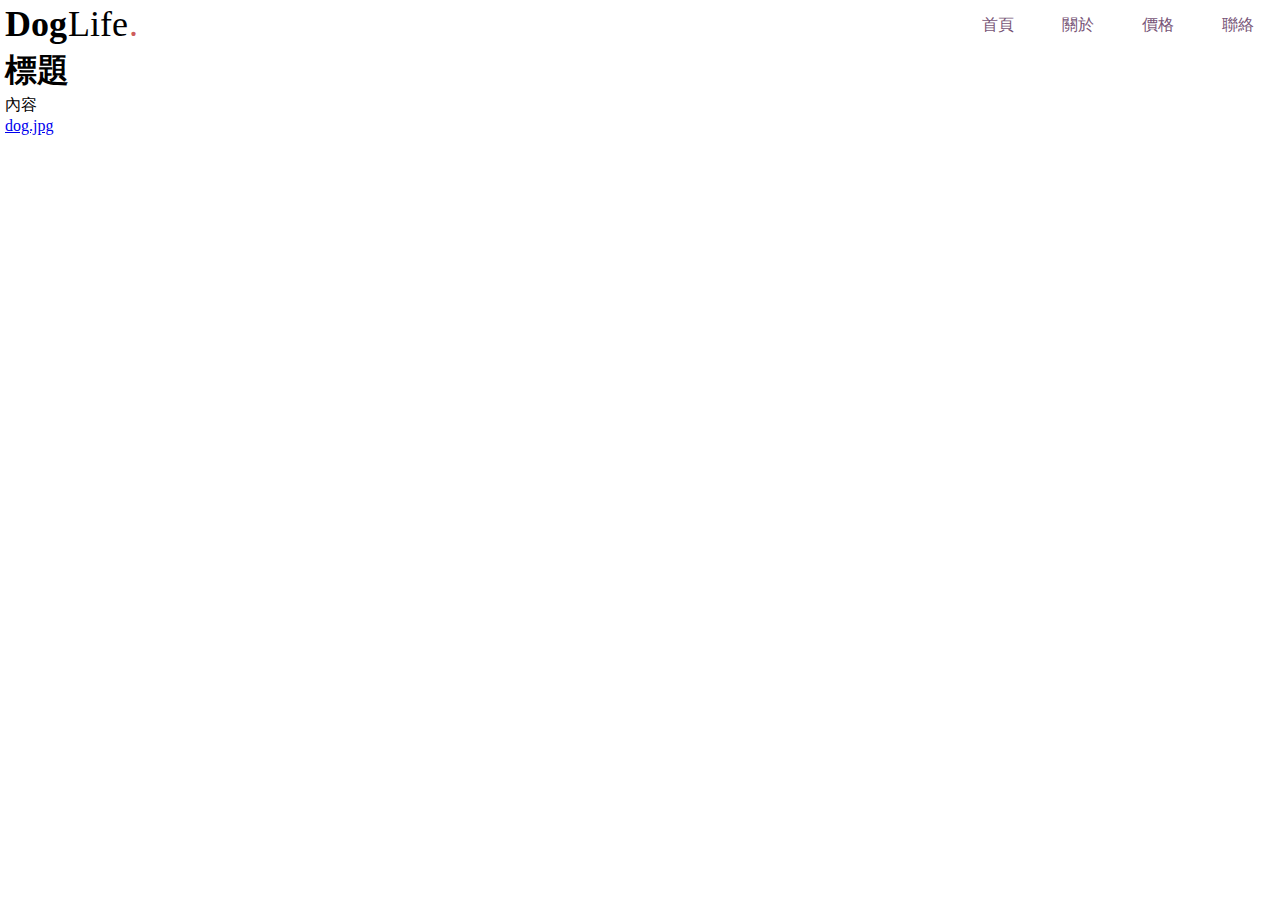
==== index.html @ d3397fce "內容" ====
<!DOCTYPE html>
<html lang="zh">
  <head>
    <meta charset="UTF-8"/>
    <title>DogLife.</title>
  </head>
  <body> 
    <link rel="stylesheet" href="nav.css"/>
    <div class="nav"><span class="logo"><span class="bolder">Dog</span>Life<span class="red">. </span></span>
      <ul>
        <li><a class="red" href="#">首頁</a></li>
        <li><a href="#">關於</a></li>
        <li><a href="#">價格</a></li>
        <li><a href="#">聯絡</a></li>
      </ul>
    </div>
  </body>
  <div class="box">
    <div class="content">
      <h1>標題</h1>
      <p>內容</p><a href="#">dog.jpg</a>
    </div>
    <div class="picture"><img/></div>
  </div>
</html>
---- nav.css ----
* {
    border: 0.5px solid rgba(0 ,0 ,0 ,0);
    padding: 0;
    margin: 0;
    font-family: 微軟正黑體;
}

.nav ul{
    float: right;
}

.nav ul li {
    /* li圈圈用掉 */
    list-style: none;
    display: inline-block;
    padding: 10px 20px;
}

.nav .logo {
    font-size: 36px;
}

.nav .logo .red {
    color:indianred;
}

.nav a {
    color: #775577;
    /* 去掉ul li底線 */
    text-decoration: none;
    font-weight: 500;
}

.nav .logo .bolder {
    font-weight: 900;
}
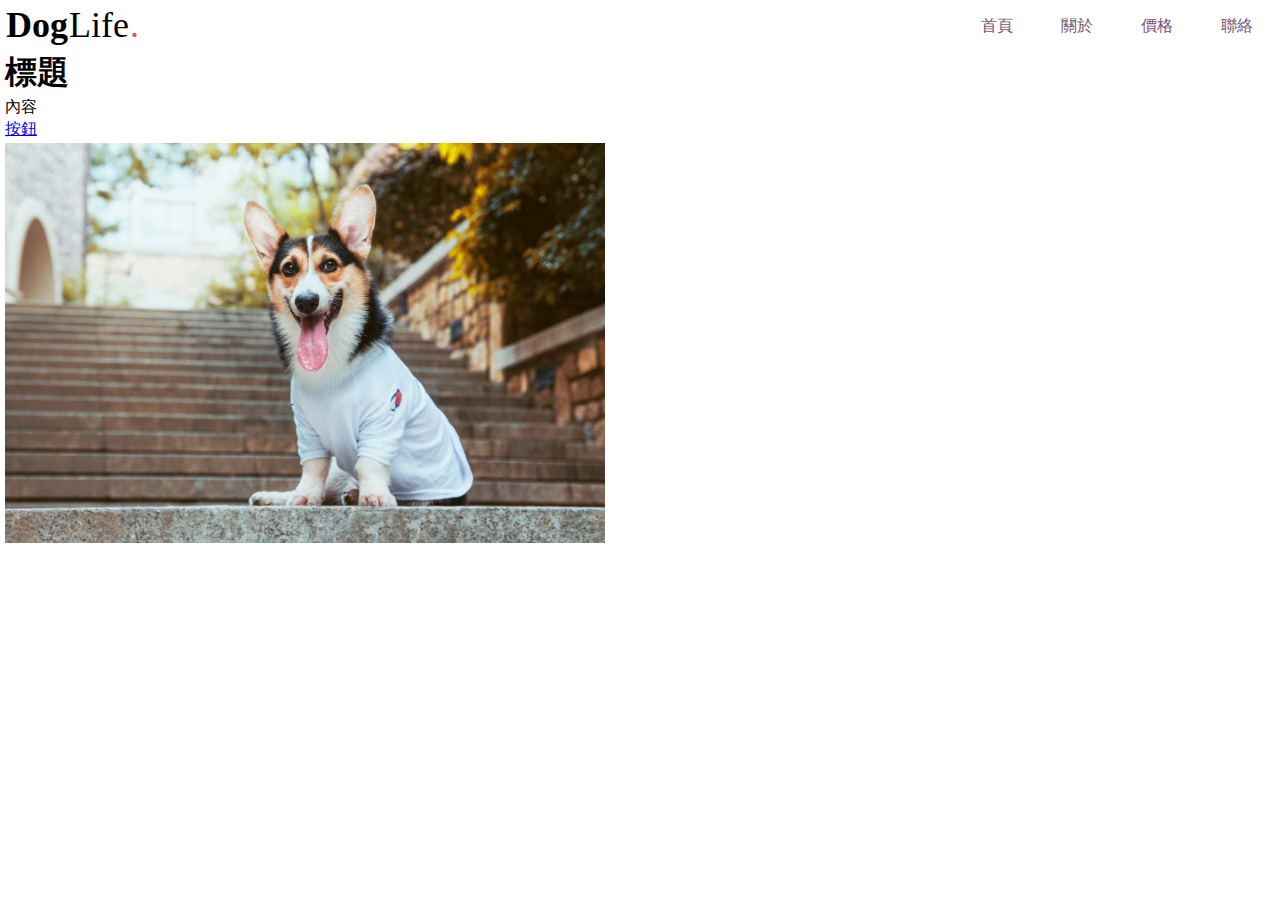
==== commit 7792ae14: "照片輸入" ====
--- a/index.html
+++ b/index.html
@@ -5,21 +5,24 @@
     <title>DogLife.</title>
   </head>
   <body> 
-    <link rel="stylesheet" href="nav.css"/>
-    <div class="nav"><span class="logo"><span class="bolder">Dog</span>Life<span class="red">. </span></span>
-      <ul>
-        <li><a class="red" href="#">首頁</a></li>
-        <li><a href="#">關於</a></li>
-        <li><a href="#">價格</a></li>
-        <li><a href="#">聯絡</a></li>
-      </ul>
-    </div>
+    <main>
+      <link rel="stylesheet" href="nav.css"/>
+      <div class="nav"><span class="logo"><span class="bolder">Dog</span>Life<span class="red">. </span></span>
+        <ul>
+          <li><a class="red" href="#">首頁</a></li>
+          <li><a href="#">關於</a></li>
+          <li><a href="#">價格</a></li>
+          <li><a href="#">聯絡</a></li>
+        </ul>
+      </div>
+      <link rel="stylesheet" href="index.css"/>
+    </main>
   </body>
   <div class="box">
     <div class="content">
       <h1>標題</h1>
-      <p>內容</p><a href="#">dog.jpg</a>
+      <p>內容</p><a href="#">按鈕</a>
     </div>
-    <div class="picture"><img/></div>
+    <div class="picture"><img src="dog.jpg"/></div>
   </div>
 </html>--- a/index.css
+++ b/index.css
@@ -0,0 +1,3 @@
+.picture img{
+    width: 600px;
+}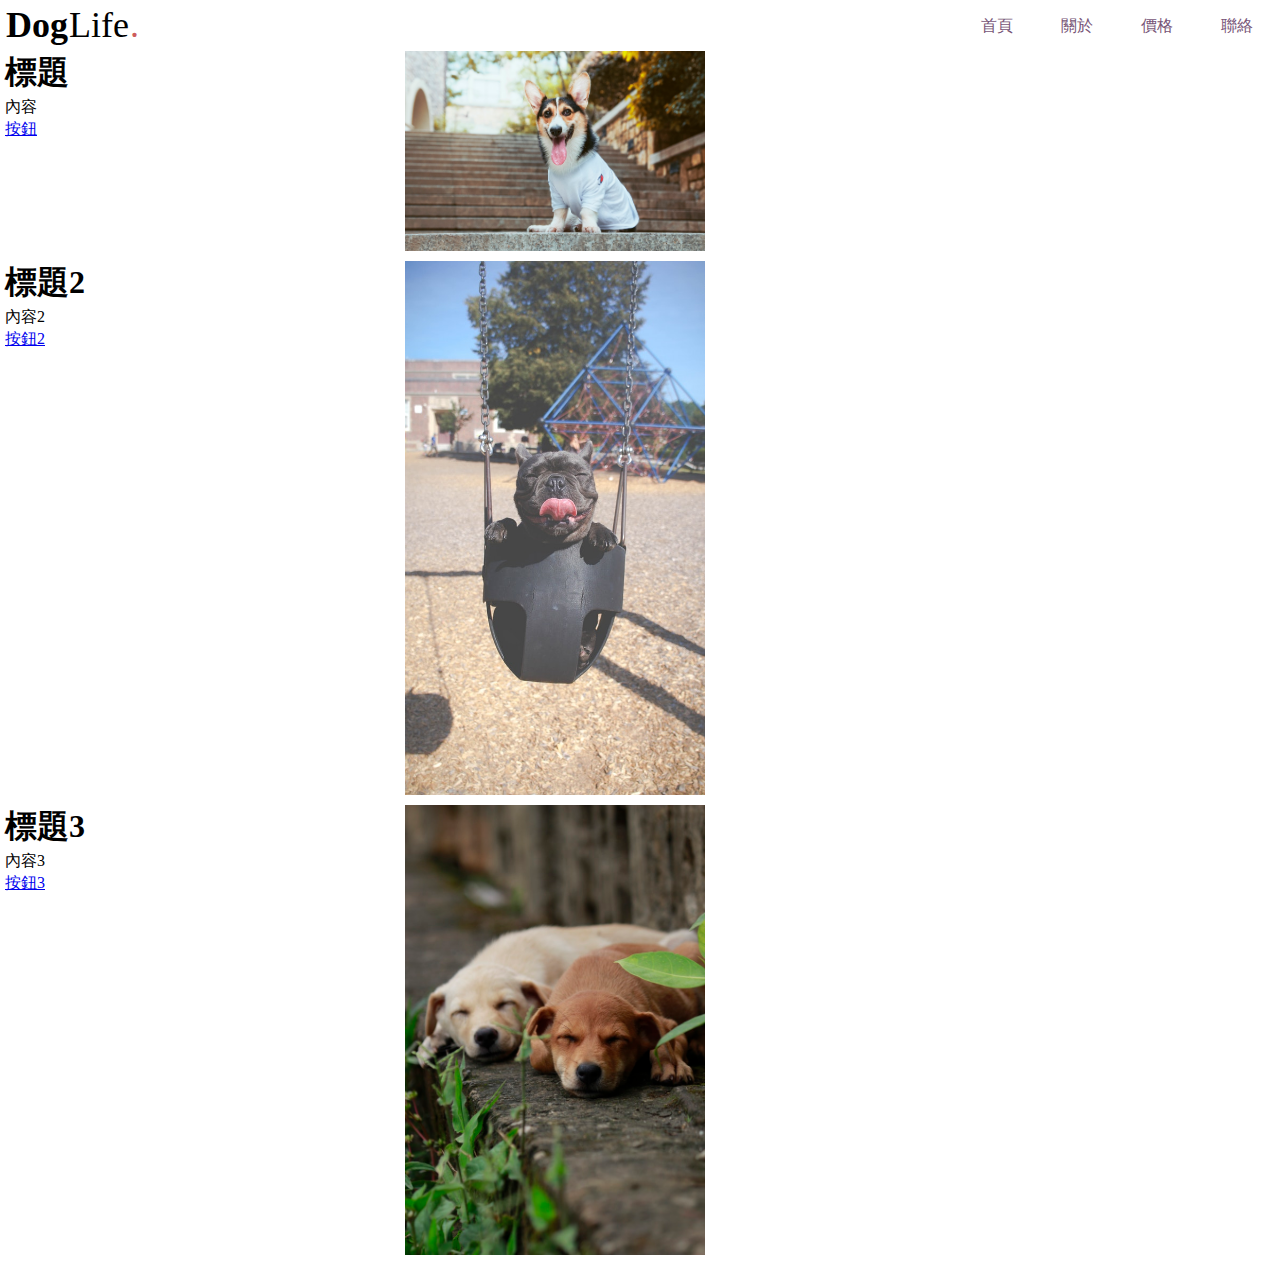
==== commit c5786c02: "選取照片" ====
--- a/index.html
+++ b/index.html
@@ -23,6 +23,20 @@
       <h1>標題</h1>
       <p>內容</p><a href="#">按鈕</a>
     </div>
-    <div class="picture"><img src="dog.jpg"/></div>
+    <div class="picture"><img src="dog1.jpg"/></div>
+  </div>
+  <div class="box">
+    <div class="content">
+      <h1>標題2</h1>
+      <p>內容2</p><a href="#">按鈕2</a>
+    </div>
+    <div class="picture"><img src="dog2.jpg"/></div>
+  </div>
+  <div class="box">
+    <div class="content">
+      <h1>標題3</h1>
+      <p>內容3</p><a href="#">按鈕3</a>
+    </div>
+    <div class="picture"><img src="dog3.jpg"/></div>
   </div>
 </html>--- a/index.css
+++ b/index.css
@@ -1,3 +1,9 @@
+.box {
+    display:grid;
+    grid-template-columns: 400px auto;
+}
+
+
 .picture img{
-    width: 600px;
+    width: 300px;
 }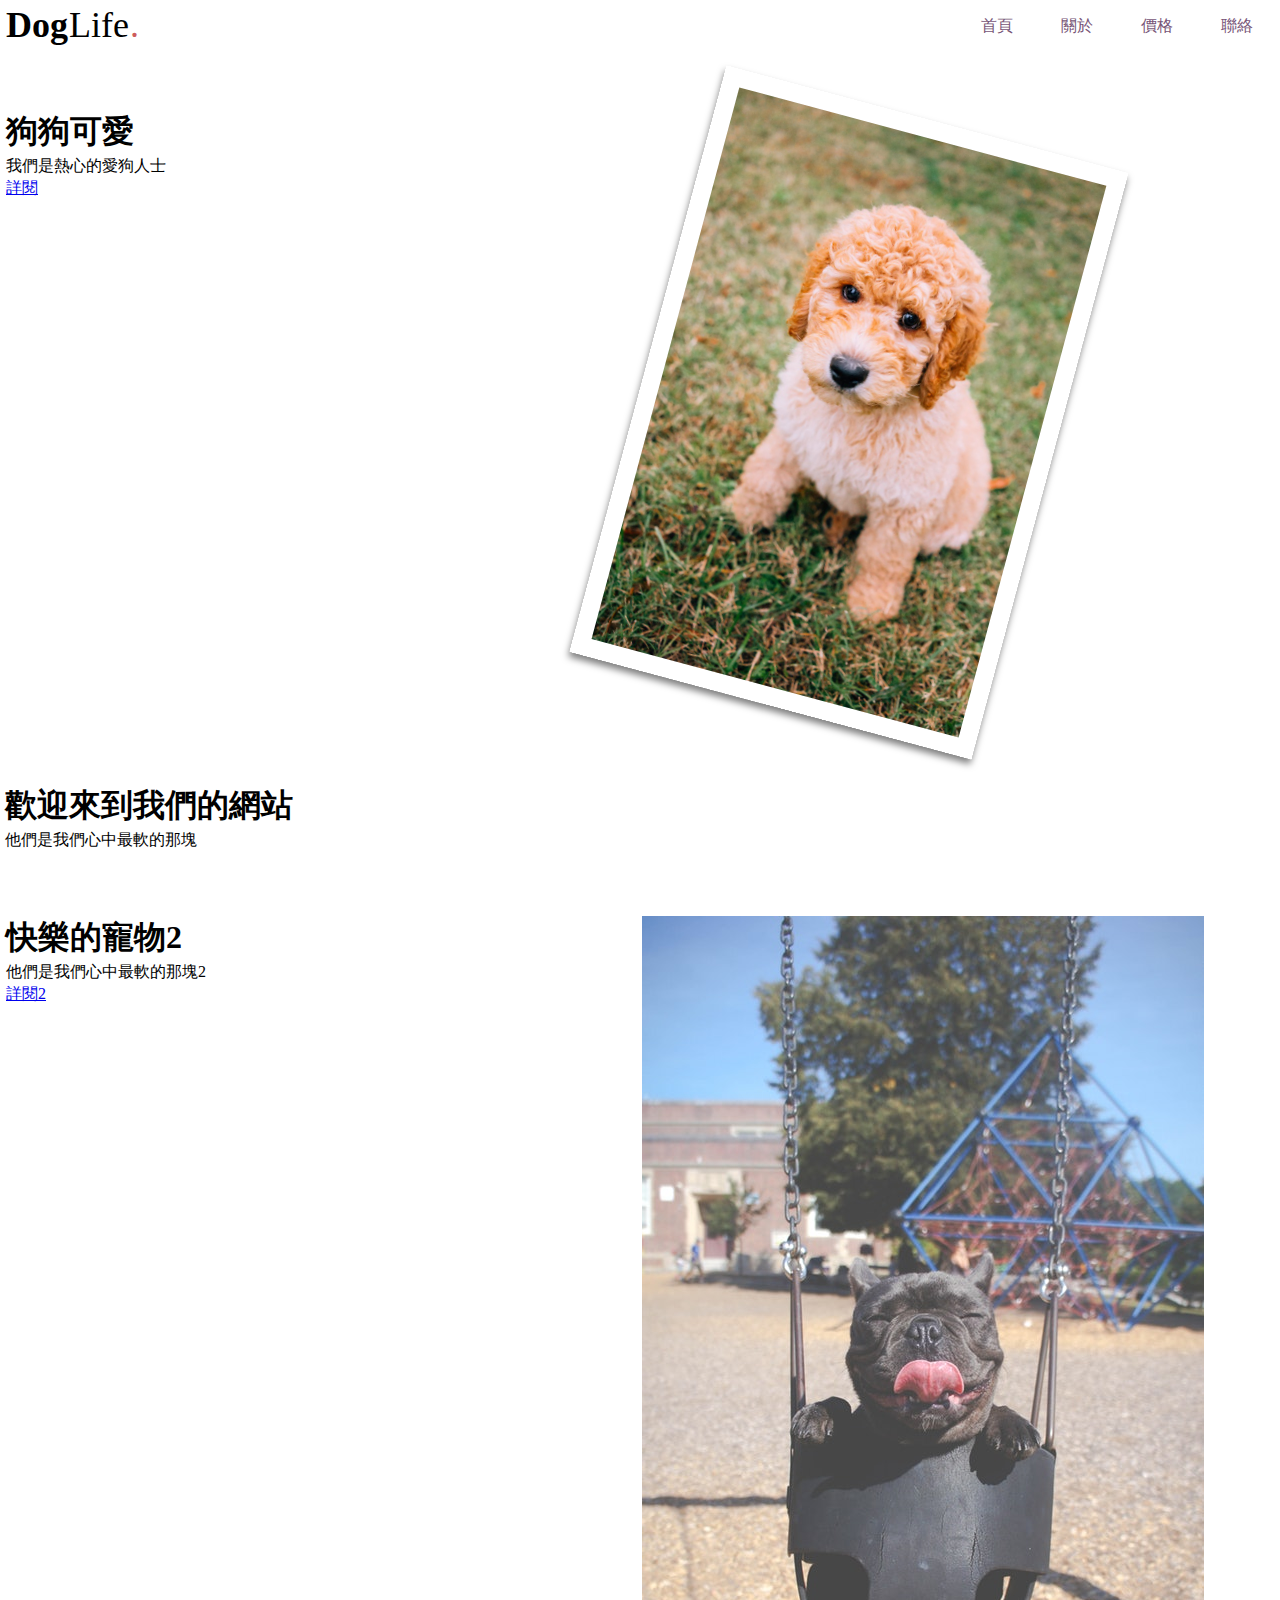
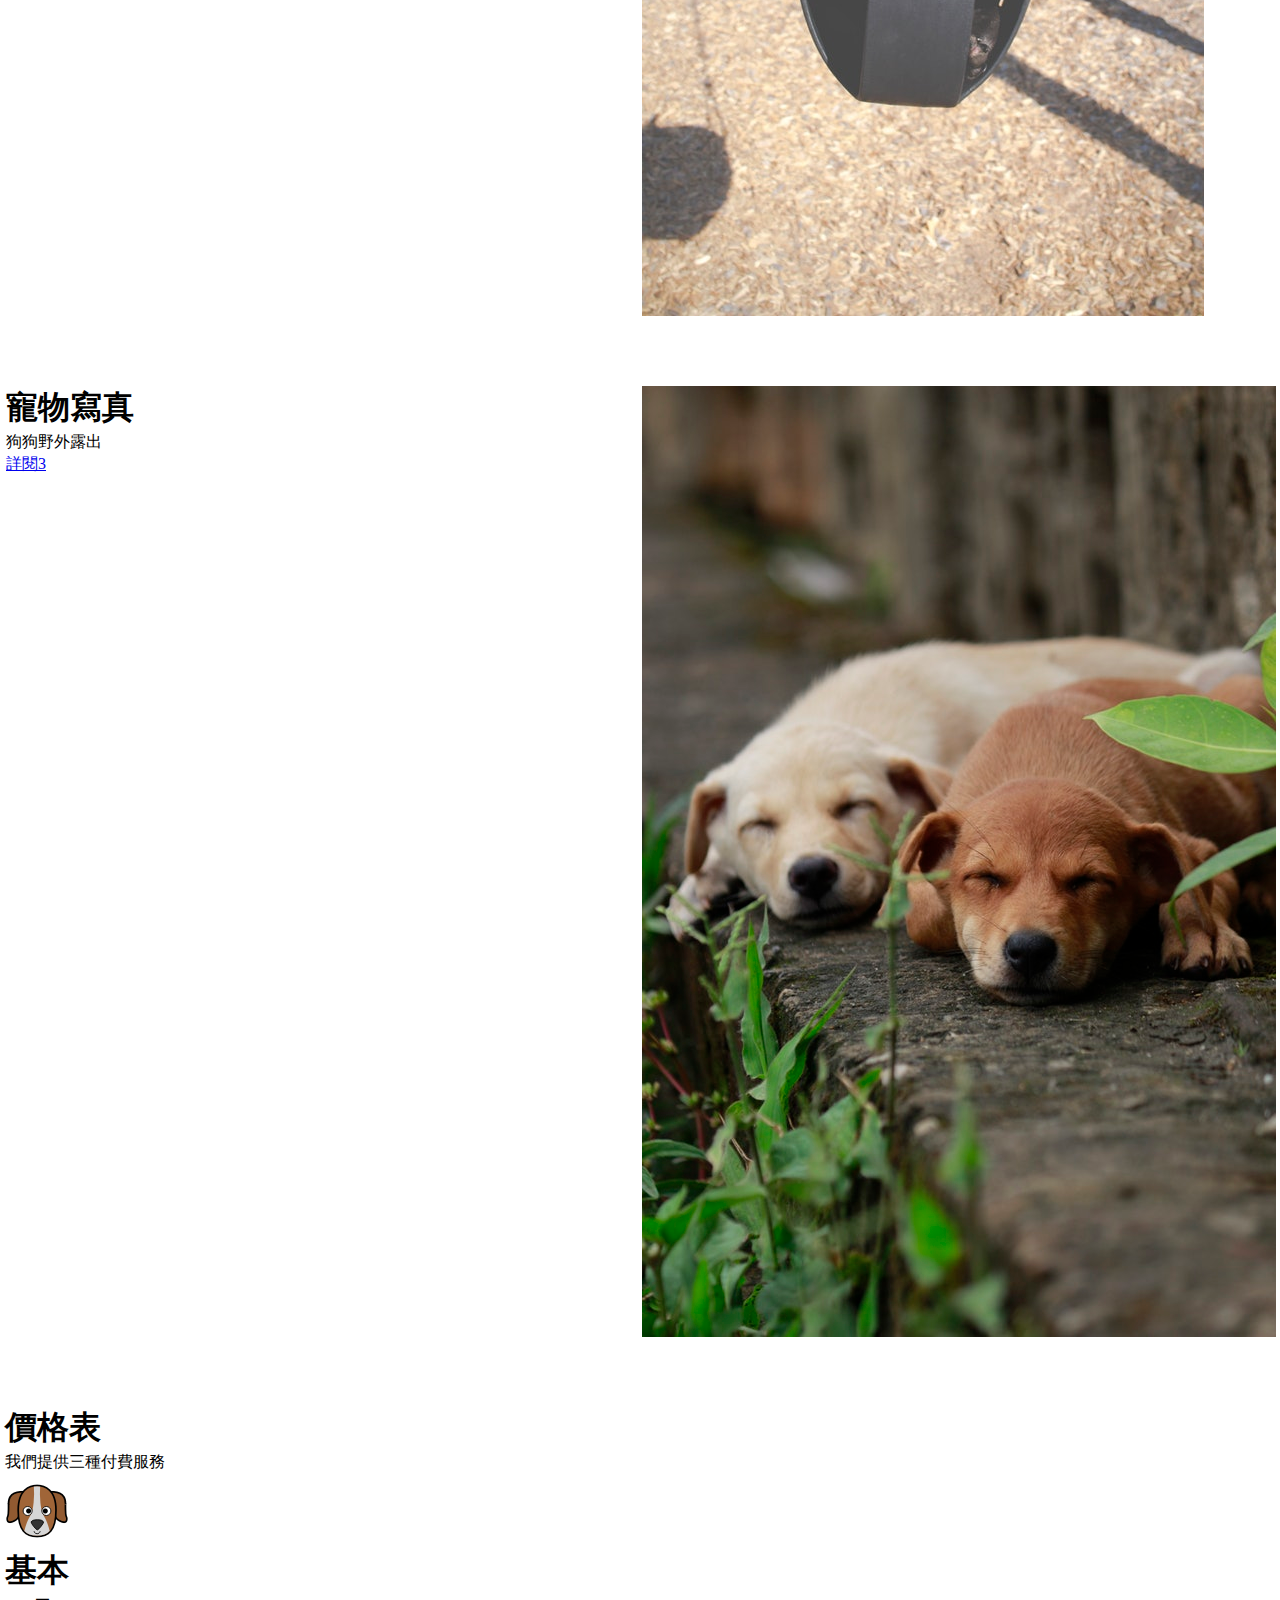
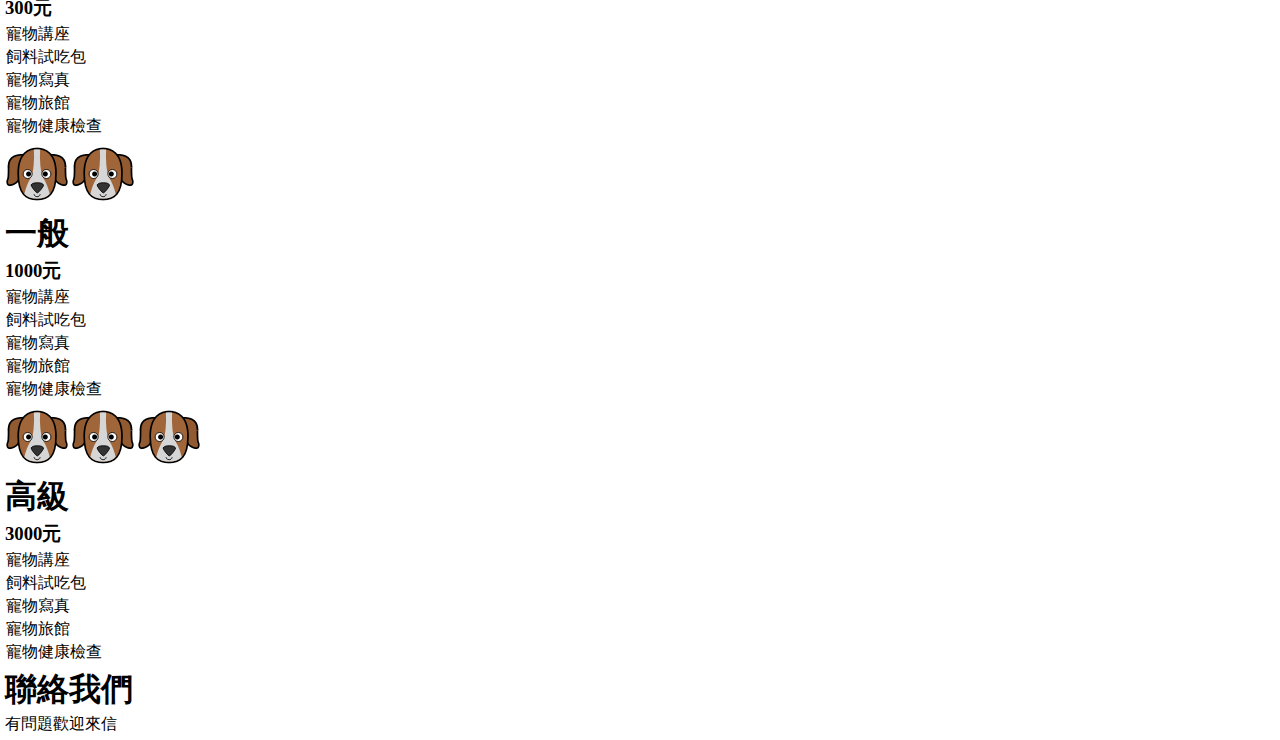
==== commit a1a05869: "價格表和內容" ====
--- a/index.html
+++ b/index.html
@@ -3,6 +3,7 @@
   <head>
     <meta charset="UTF-8"/>
     <title>DogLife.</title>
+    <link rel="stylesheet" href="index.css"/>
   </head>
   <body> 
     <main>
@@ -15,28 +16,71 @@
           <li><a href="#">聯絡</a></li>
         </ul>
       </div>
-      <link rel="stylesheet" href="index.css"/>
+      <div class="box">
+        <div class="content">
+          <h1>狗狗可愛</h1>
+          <p>我們是熱心的愛狗人士</p><a href="#">詳閱</a>
+        </div>
+        <div class="picture"><img src="dog1.jpg"/></div>
+      </div>
+      <div class="title">
+        <h1>歡迎來到我們的網站</h1>
+        <p>他們是我們心中最軟的那塊</p>
+      </div>
+      <div class="box">
+        <div class="content">
+          <h1>快樂的寵物2</h1>
+          <p>他們是我們心中最軟的那塊2</p><a href="#">詳閱2</a>
+        </div>
+        <div class="picture"><img src="dog2.jpg"/></div>
+      </div>
+      <div class="box">
+        <div class="content">
+          <h1>寵物寫真</h1>
+          <p>狗狗野外露出</p><a href="#">詳閱3</a>
+        </div>
+        <div class="picture"><img src="dog3.jpg"/></div>
+      </div>
+      <div class="title">
+        <h1>價格表</h1>
+        <p>我們提供三種付費服務</p>
+      </div>
+      <div class="priceBox">
+        <div class="basic"></div><img src="dogpic.png"/>
+        <h1>基本</h1>
+        <h3>300元</h3>
+        <ul>
+          <li>寵物講座</li>
+          <li>飼料試吃包</li>
+          <li>寵物寫真</li>
+          <li>寵物旅館</li>
+          <li>寵物健康檢查</li>
+        </ul>
+        <div class="prem"></div><img src="dogpic.png"/><img src="dogpic.png"/>
+        <h1>一般</h1>
+        <h3>1000元</h3>
+        <ul>
+          <li>寵物講座</li>
+          <li>飼料試吃包</li>
+          <li>寵物寫真</li>
+          <li>寵物旅館</li>
+          <li>寵物健康檢查</li>
+        </ul>
+        <div class="pro"></div><img src="dogpic.png"/><img src="dogpic.png"/><img src="dogpic.png"/>
+        <h1>高級</h1>
+        <h3>3000元</h3>
+        <ul>
+          <li>寵物講座</li>
+          <li>飼料試吃包</li>
+          <li>寵物寫真</li>
+          <li>寵物旅館</li>
+          <li>寵物健康檢查</li>
+        </ul>
+      </div>
+      <div class="title">
+        <h1>聯絡我們</h1>
+        <p>有問題歡迎來信</p>
+      </div>
     </main>
   </body>
-  <div class="box">
-    <div class="content">
-      <h1>標題</h1>
-      <p>內容</p><a href="#">按鈕</a>
-    </div>
-    <div class="picture"><img src="dog1.jpg"/></div>
-  </div>
-  <div class="box">
-    <div class="content">
-      <h1>標題2</h1>
-      <p>內容2</p><a href="#">按鈕2</a>
-    </div>
-    <div class="picture"><img src="dog2.jpg"/></div>
-  </div>
-  <div class="box">
-    <div class="content">
-      <h1>標題3</h1>
-      <p>內容3</p><a href="#">按鈕3</a>
-    </div>
-    <div class="picture"><img src="dog3.jpg"/></div>
-  </div>
 </html>--- a/index.css
+++ b/index.css
@@ -1,9 +1,18 @@
+.main {
+    width:80%;
+    margin: 0 auto;
+}
+
 .box {
     display:grid;
-    grid-template-columns: 400px auto;
+    grid-template-columns: 50% 50%;
+    margin: 60px 0;
 }
 
+.box .picture img[src="dog1.jpg"] {
+    box-shadow: 0 5px 7px rgba(0, 0, 0, 0.5);
+    border: 18px solid white;
+    width: 60%;
+    transform: rotate(15deg);
+}
 
-.picture img{
-    width: 300px;
-}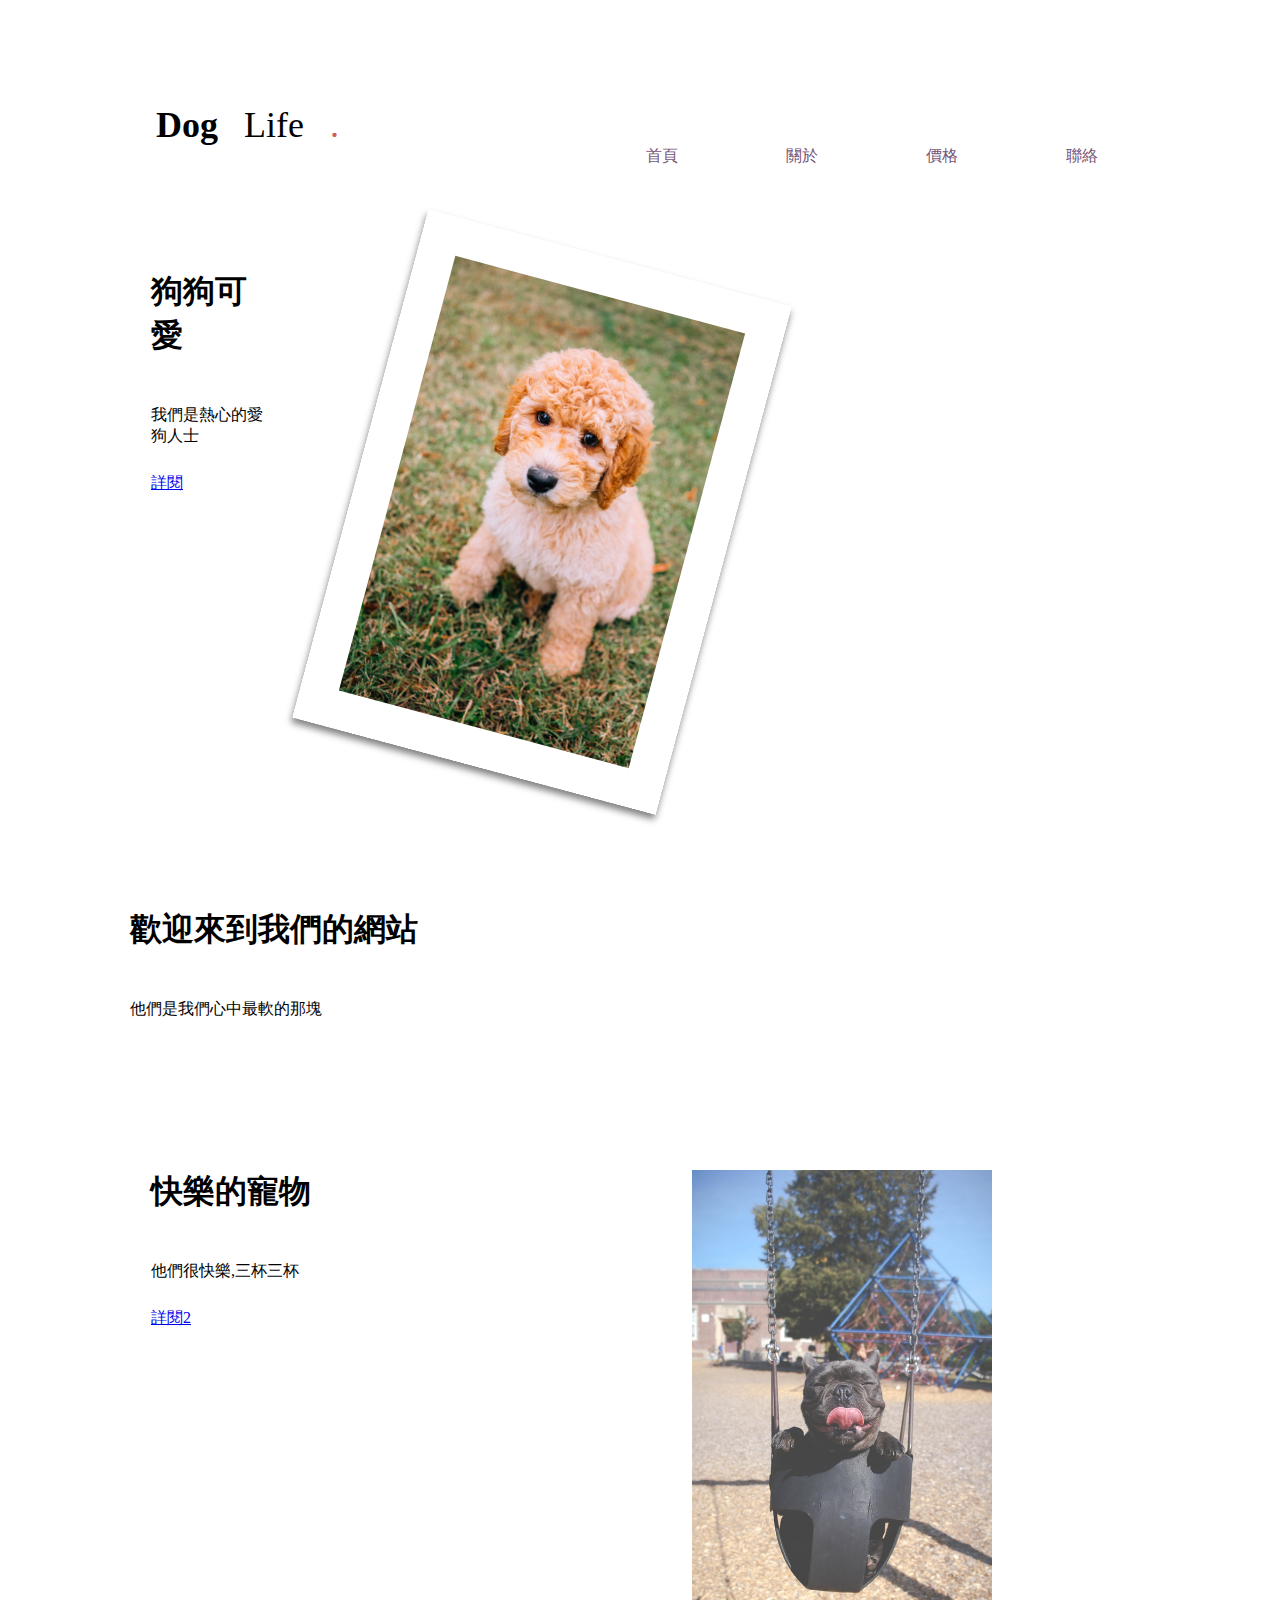
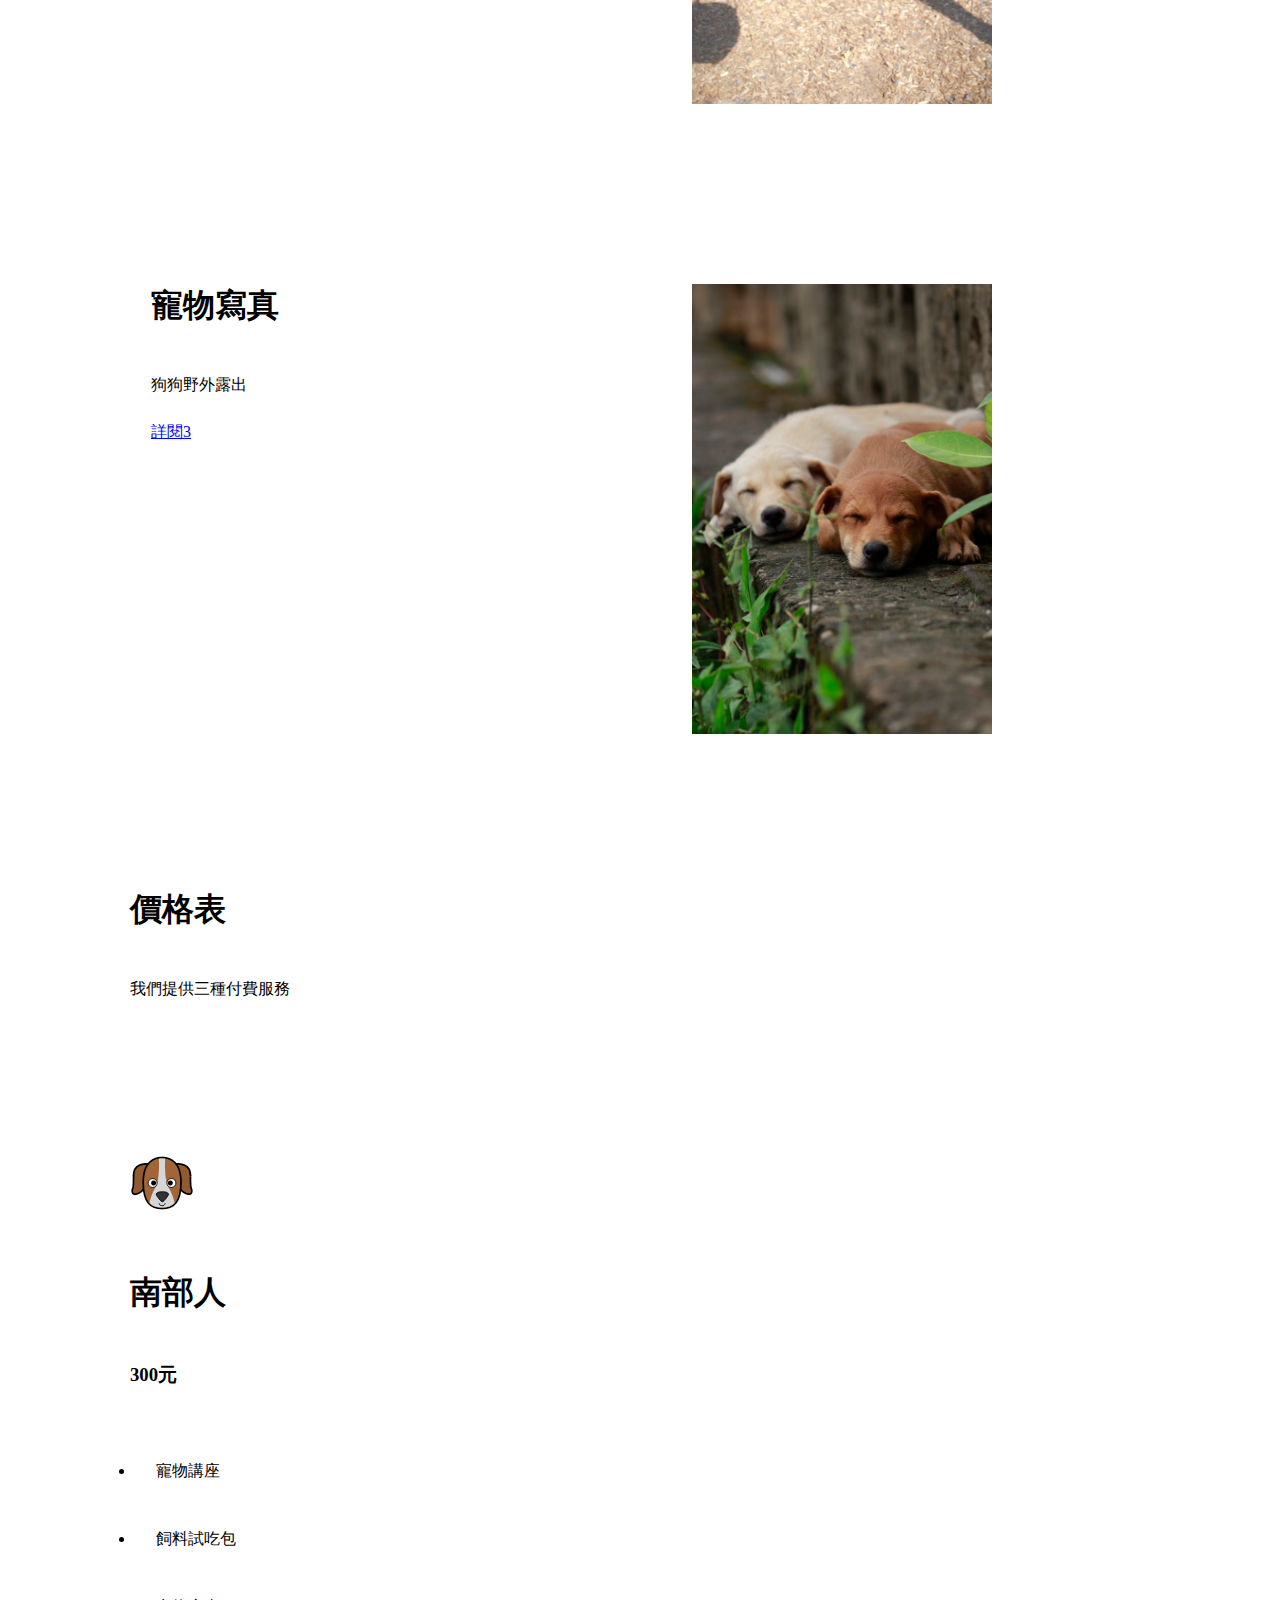
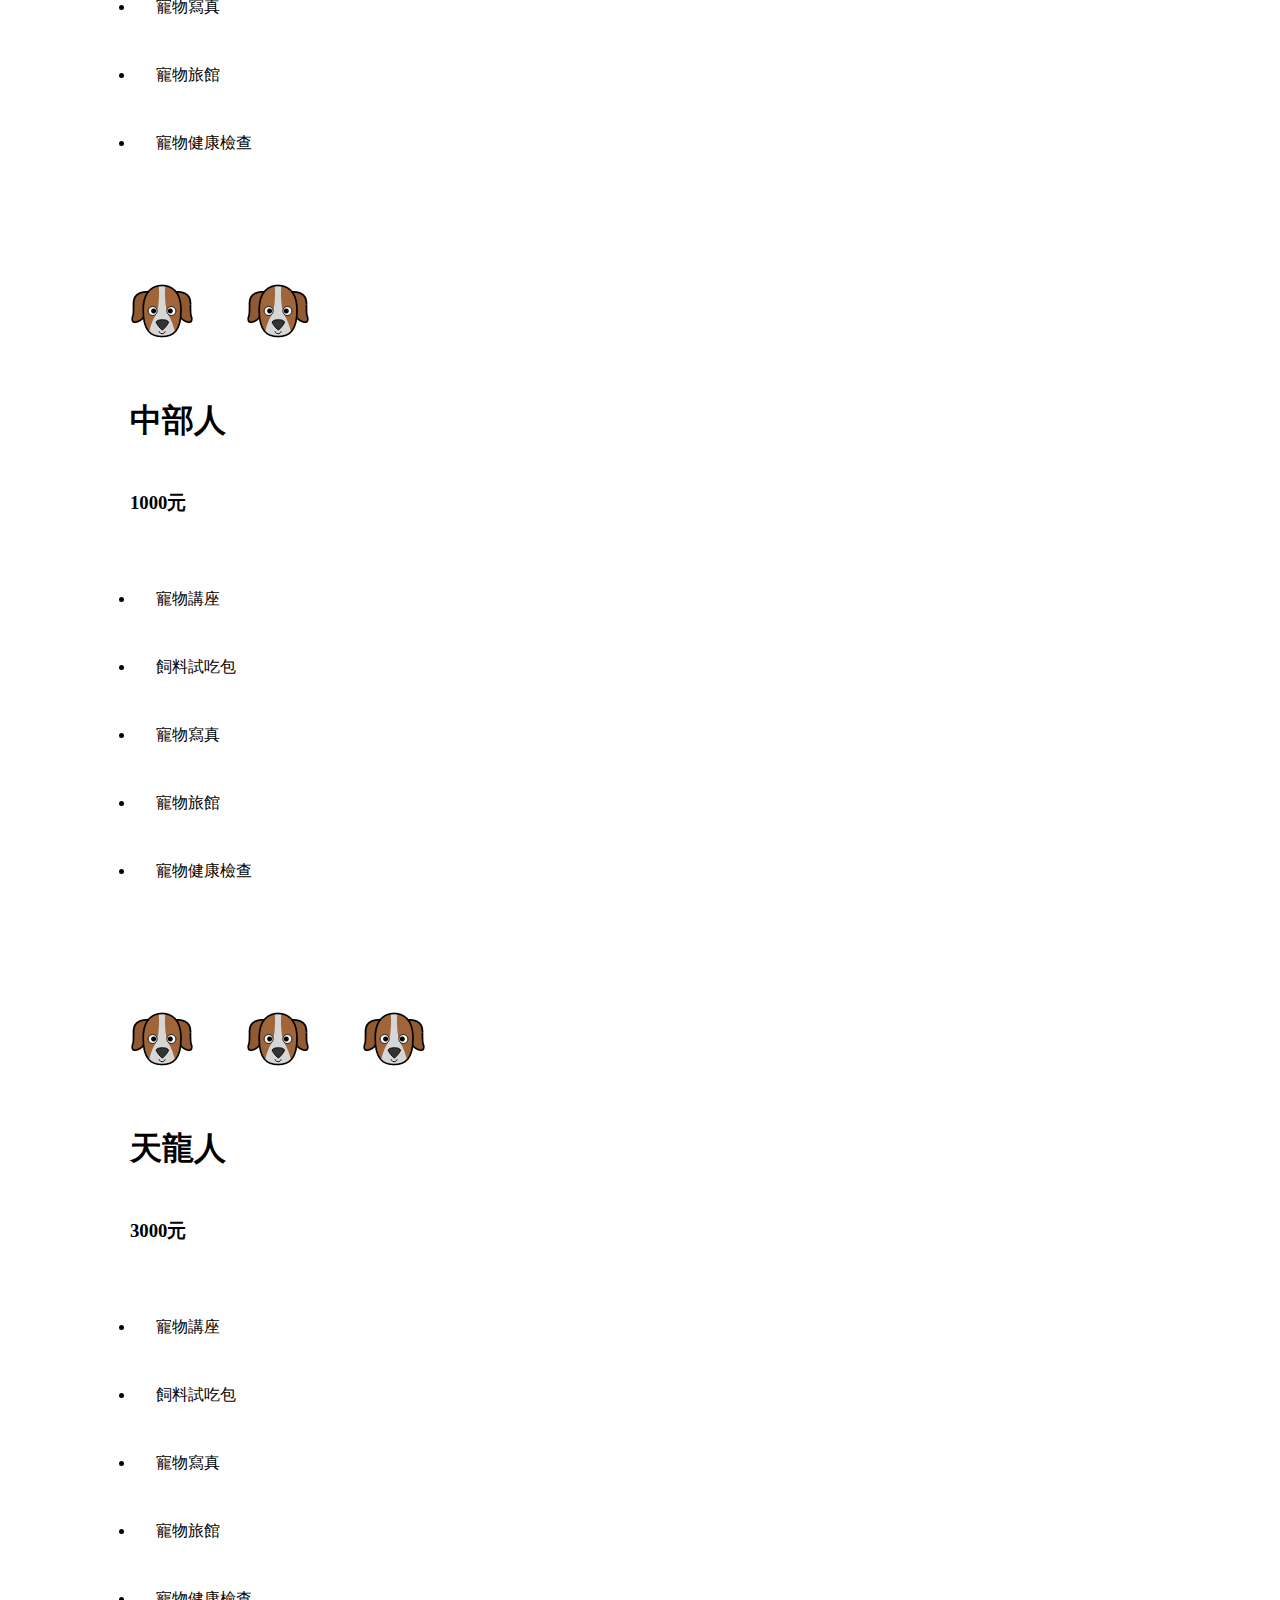
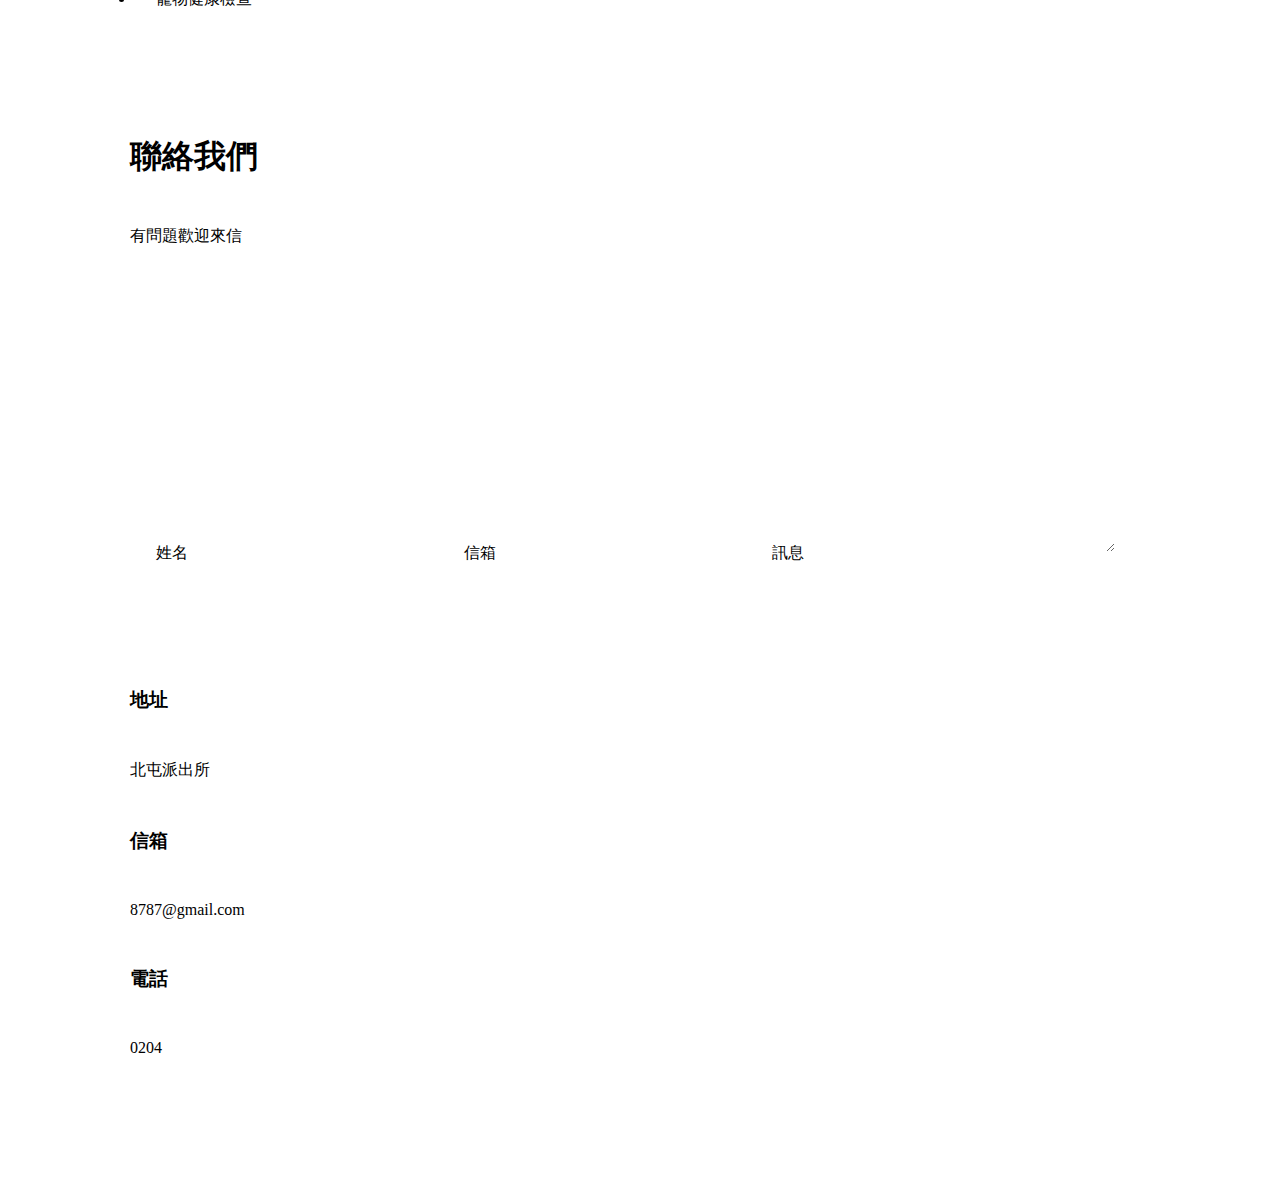
==== commit 3143c8a0: "訊息" ====
--- a/index.html
+++ b/index.html
@@ -29,8 +29,8 @@
       </div>
       <div class="box">
         <div class="content">
-          <h1>快樂的寵物2</h1>
-          <p>他們是我們心中最軟的那塊2</p><a href="#">詳閱2</a>
+          <h1>快樂的寵物</h1>
+          <p>他們很快樂,三杯三杯</p><a href="#">詳閱2</a>
         </div>
         <div class="picture"><img src="dog2.jpg"/></div>
       </div>
@@ -47,7 +47,7 @@
       </div>
       <div class="priceBox">
         <div class="basic"></div><img src="dogpic.png"/>
-        <h1>基本</h1>
+        <h1>南部人</h1>
         <h3>300元</h3>
         <ul>
           <li>寵物講座</li>
@@ -57,7 +57,7 @@
           <li>寵物健康檢查</li>
         </ul>
         <div class="prem"></div><img src="dogpic.png"/><img src="dogpic.png"/>
-        <h1>一般</h1>
+        <h1>中部人</h1>
         <h3>1000元</h3>
         <ul>
           <li>寵物講座</li>
@@ -67,7 +67,7 @@
           <li>寵物健康檢查</li>
         </ul>
         <div class="pro"></div><img src="dogpic.png"/><img src="dogpic.png"/><img src="dogpic.png"/>
-        <h1>高級</h1>
+        <h1>天龍人</h1>
         <h3>3000元</h3>
         <ul>
           <li>寵物講座</li>
@@ -81,6 +81,24 @@
         <h1>聯絡我們</h1>
         <p>有問題歡迎來信</p>
       </div>
+      <div class="contact">
+        <form>
+          <label for="name">姓名</label>
+          <input type="text" id="name"/>
+          <label for="email">信箱</label>
+          <input type="email" id="email"/>
+          <label for="message">訊息</label>
+          <textarea name="message" id="message" cols="30" rows="10"></textarea>
+        </form>
+      </div>
+      <div class="text">
+        <h3>地址</h3>
+        <p>北屯派出所</p>
+        <h3>信箱</h3>
+        <p>8787@gmail.com</p>
+        <h3>電話</h3>
+        <p>0204</p>
+      </div>
     </main>
   </body>
 </html>--- a/index.css
+++ b/index.css
@@ -6,13 +6,20 @@
 .box {
     display:grid;
     grid-template-columns: 50% 50%;
-    margin: 60px 0;
+    margin: 30px auto;
 }
 
 .box .picture img[src="dog1.jpg"] {
     box-shadow: 0 5px 7px rgba(0, 0, 0, 0.5);
     border: 18px solid white;
-    width: 60%;
+    width: 300px;
     transform: rotate(15deg);
 }
 
+.box .picture img[src="dog2.jpg"] {
+    width:300px;
+}
+
+.box .picture img[src="dog3.jpg"] {
+    width:300px;
+}--- a/nav.css
+++ b/nav.css
@@ -1,7 +1,7 @@
 * {
     border: 0.5px solid rgba(0 ,0 ,0 ,0);
-    padding: 0;
-    margin: 0;
+    padding: 20px;
+    margin: 5px 5px;
     font-family: 微軟正黑體;
 }
 
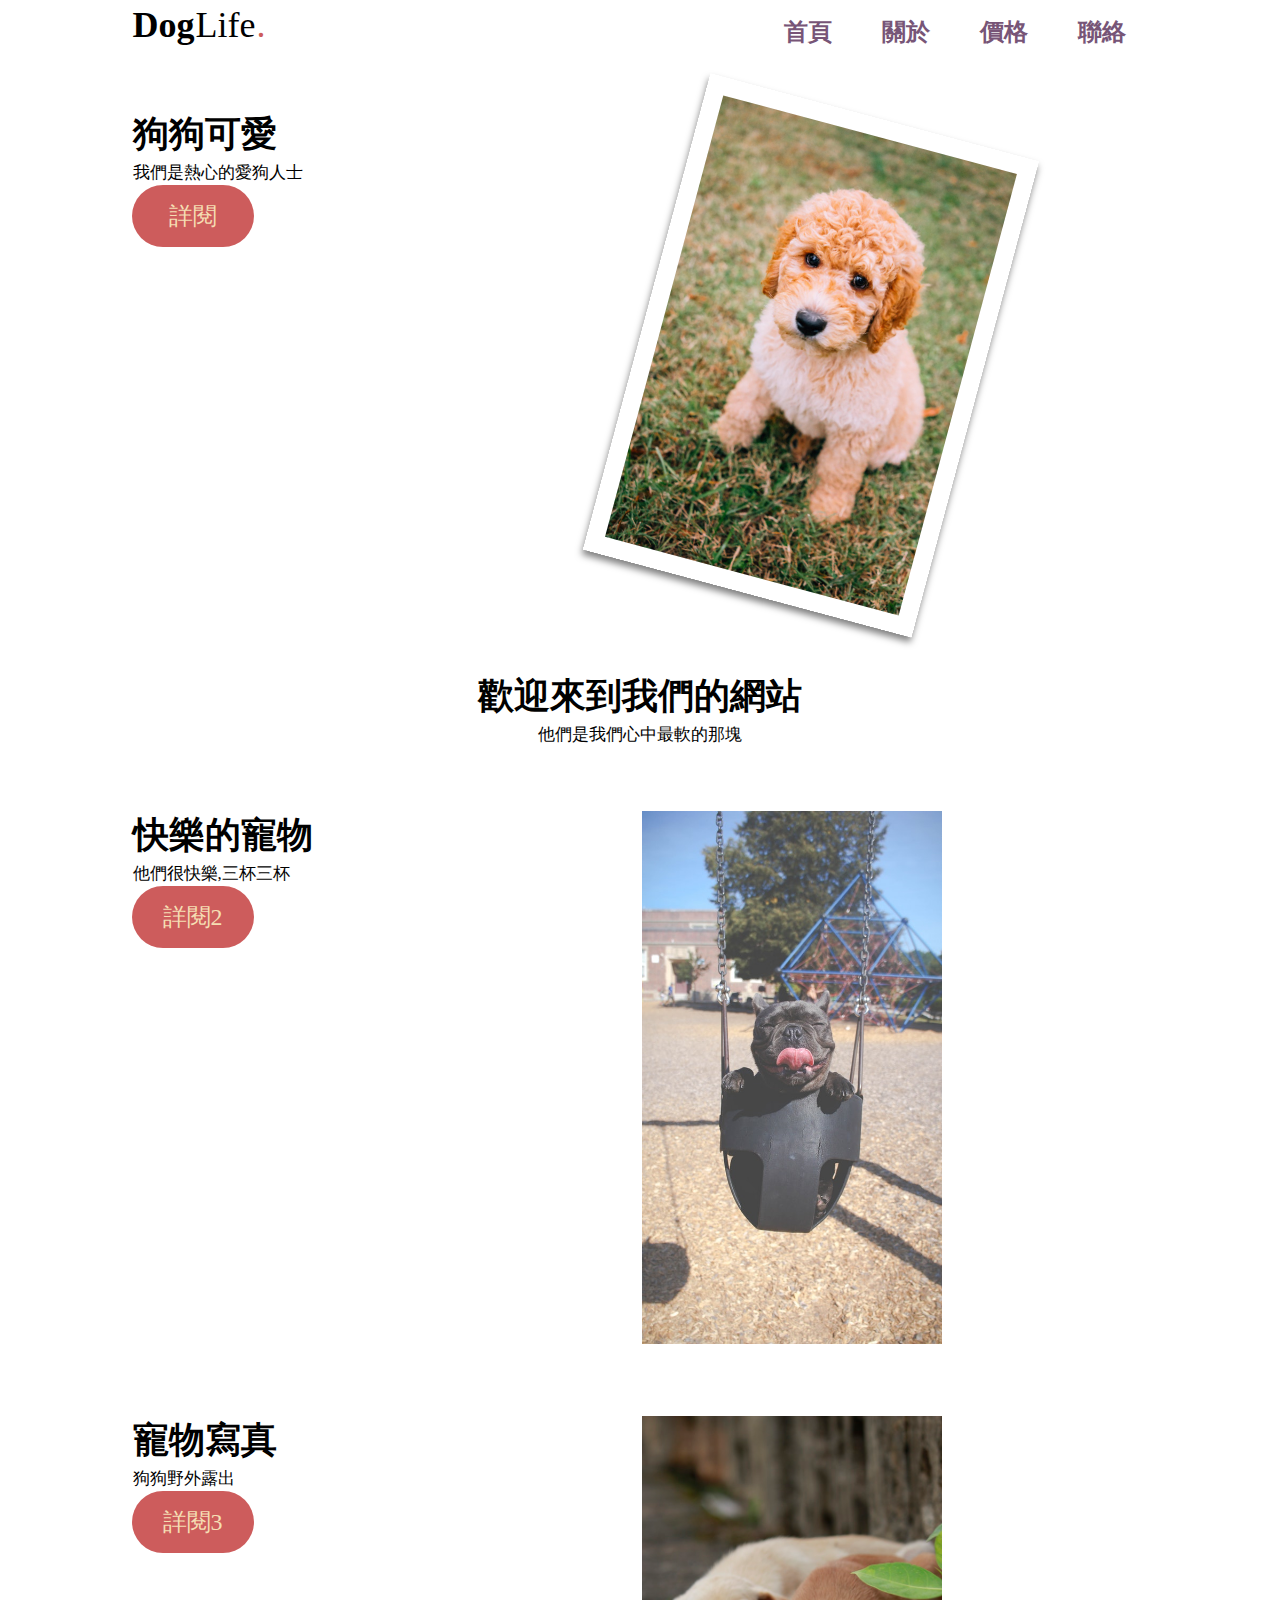
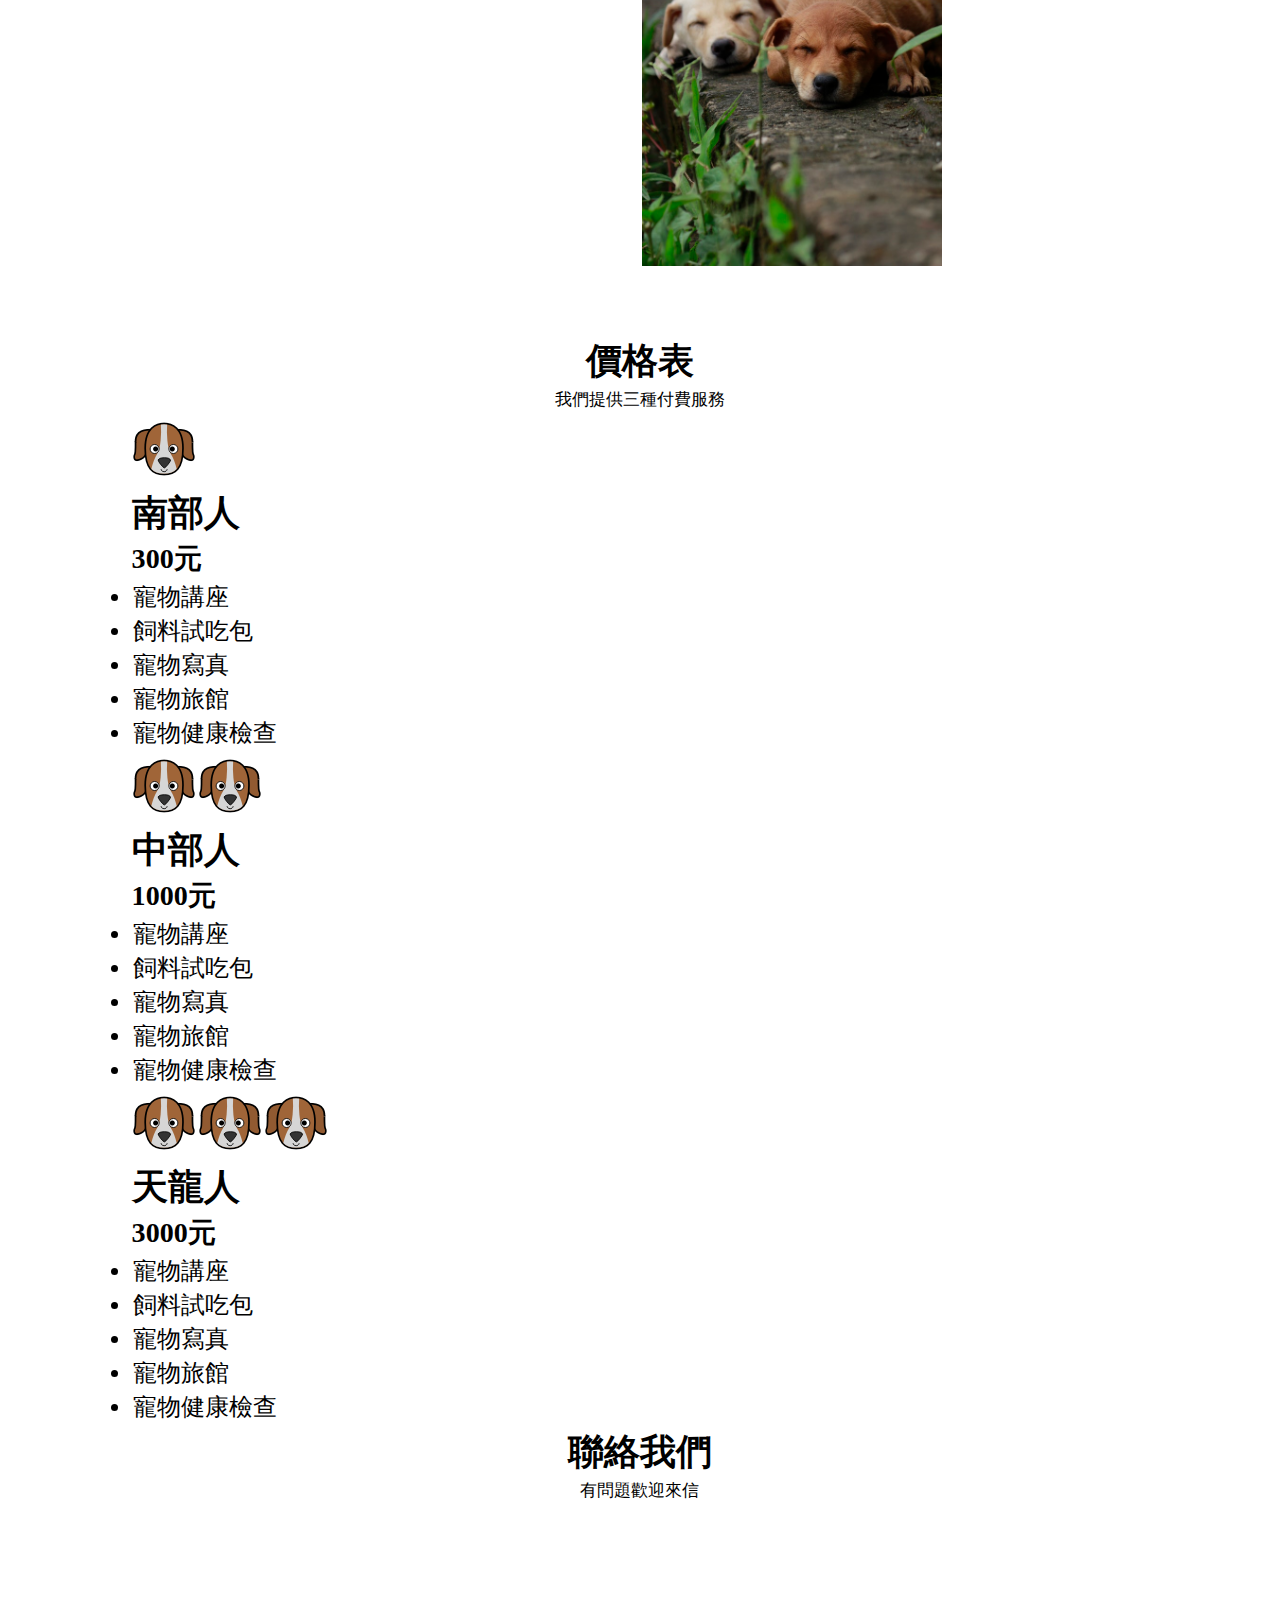
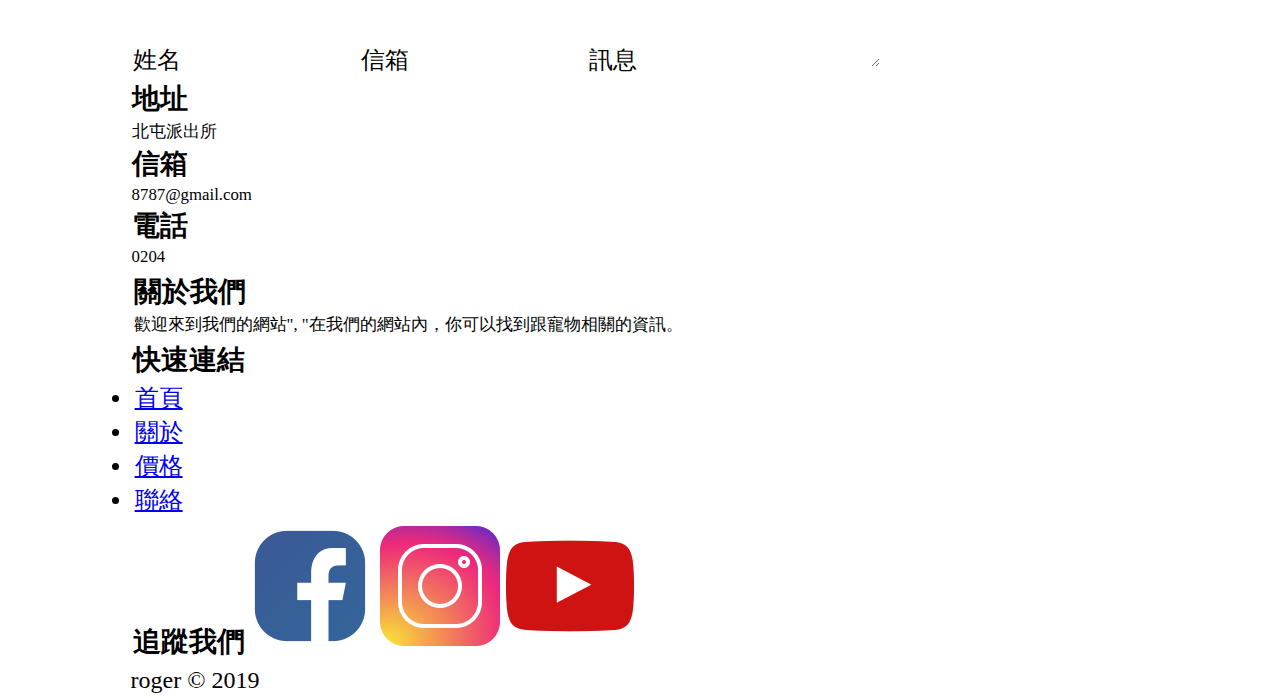
==== commit 9395d66d: "版面設定" ====
--- a/index.html
+++ b/index.html
@@ -6,7 +6,7 @@
     <link rel="stylesheet" href="index.css"/>
   </head>
   <body> 
-    <main>
+    <div class="main">
       <link rel="stylesheet" href="nav.css"/>
       <div class="nav"><span class="logo"><span class="bolder">Dog</span>Life<span class="red">. </span></span>
         <ul>
@@ -19,7 +19,7 @@
       <div class="box">
         <div class="content">
           <h1>狗狗可愛</h1>
-          <p>我們是熱心的愛狗人士</p><a href="#">詳閱</a>
+          <p>我們是熱心的愛狗人士</p><a class="button" href="#">詳閱</a>
         </div>
         <div class="picture"><img src="dog1.jpg"/></div>
       </div>
@@ -30,14 +30,14 @@
       <div class="box">
         <div class="content">
           <h1>快樂的寵物</h1>
-          <p>他們很快樂,三杯三杯</p><a href="#">詳閱2</a>
+          <p>他們很快樂,三杯三杯</p><a class="button" href="#">詳閱2</a>
         </div>
         <div class="picture"><img src="dog2.jpg"/></div>
       </div>
       <div class="box">
         <div class="content">
           <h1>寵物寫真</h1>
-          <p>狗狗野外露出</p><a href="#">詳閱3</a>
+          <p>狗狗野外露出</p><a class="button" href="#">詳閱3</a>
         </div>
         <div class="picture"><img src="dog3.jpg"/></div>
       </div>
@@ -99,6 +99,28 @@
         <h3>電話</h3>
         <p>0204</p>
       </div>
-    </main>
+      <footer>
+        <div class="footerBox">
+          <div class="smallBox">
+            <h3>關於我們</h3>
+            <p>歡迎來到我們的網站", "在我們的網站內，你可以找到跟寵物相關的資訊。</p>
+          </div>
+        </div>
+        <div class="smallBox">
+          <h3>快速連結</h3>
+          <ul>
+            <li><a href="#">首頁</a></li>
+            <li><a href="#">關於</a></li>
+            <li><a href="#">價格</a></li>
+            <li><a href="#">聯絡</a></li>
+          </ul>
+        </div>
+        <div class="smallBox">
+          <h3>追蹤我們<img src="Facebook.png" alt="facebook"/><img src="ig.png" alt="instagram"/><img src="Youtube.png" alt="youtube"/></h3>
+        </div>
+      </footer>
+      <hr/>
+      <div class="copyright">roger &copy; 2019 </div>
+    </div>
   </body>
 </html>--- a/index.css
+++ b/index.css
@@ -1,18 +1,22 @@
 .main {
-    width:80%;
+    width: 80%;
     margin: 0 auto;
 }
 
 .box {
     display:grid;
     grid-template-columns: 50% 50%;
-    margin: 30px auto;
+    margin: 60px 0;
+}
+
+.box .picture img {
+    width: 100%;
 }
 
 .box .picture img[src="dog1.jpg"] {
     box-shadow: 0 5px 7px rgba(0, 0, 0, 0.5);
     border: 18px solid white;
-    width: 300px;
+    width: 60%;
     transform: rotate(15deg);
 }
 
@@ -22,4 +26,40 @@
 
 .box .picture img[src="dog3.jpg"] {
     width:300px;
+}
+
+
+body {
+    font-size: 24px;
+}
+
+h1 {
+    font-size: 1.5em;
+}
+p {
+    font-size: 0.7em;
+}
+a {
+    font-size: 1em;
+}
+
+.button {
+    display: inline-block;
+    background-color: indianred;
+    width:120px;
+    height: 60px;
+    border-radius: 60px;
+    line-height: 60px;
+    text-align: center;
+    color:wheat;
+    text-decoration: none;
+}
+
+.button:hover {
+    background-color: blue;
+}
+
+.title {
+    text-align: center;
+    
 }--- a/nav.css
+++ b/nav.css
@@ -1,7 +1,7 @@
 * {
     border: 0.5px solid rgba(0 ,0 ,0 ,0);
-    padding: 20px;
-    margin: 5px 5px;
+    padding: 0;
+    margin: 0;
     font-family: 微軟正黑體;
 }
 
@@ -28,7 +28,7 @@
     color: #775577;
     /* 去掉ul li底線 */
     text-decoration: none;
-    font-weight: 500;
+    font-weight: 600;
 }
 
 .nav .logo .bolder {
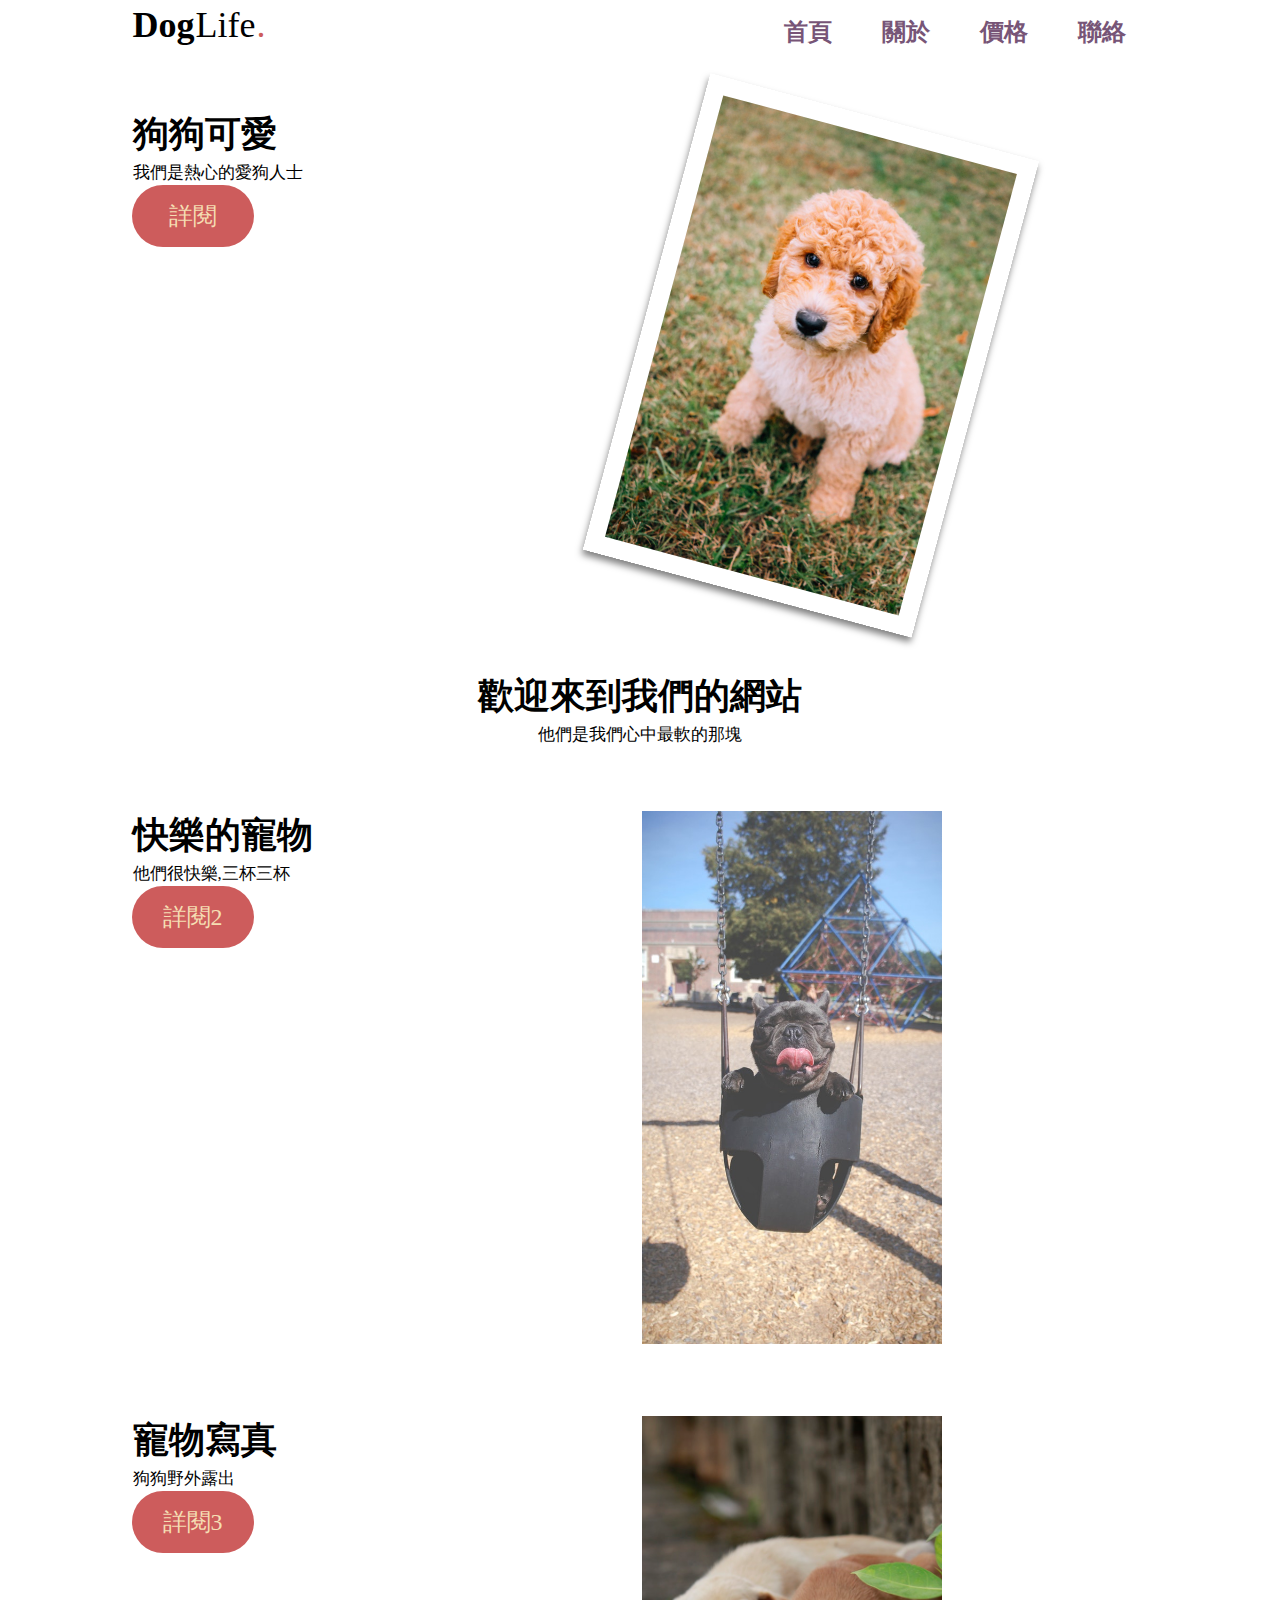
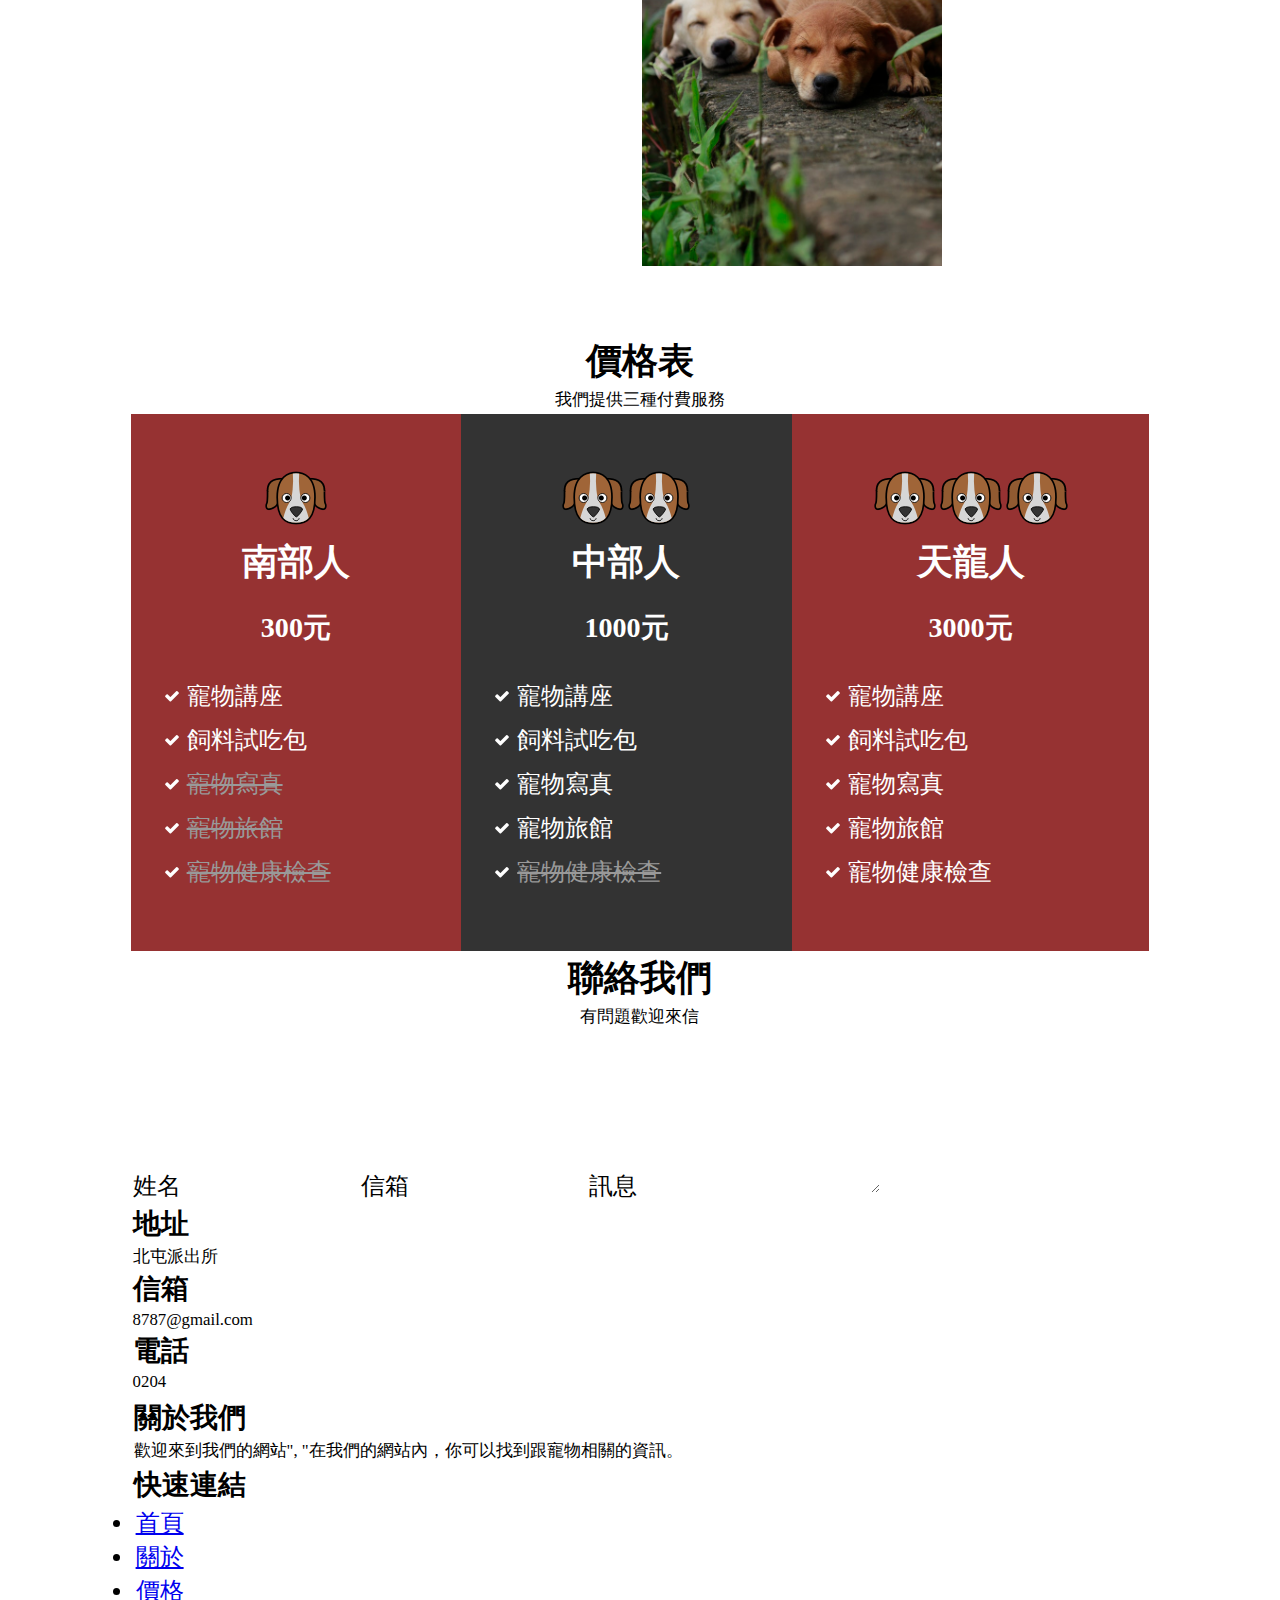
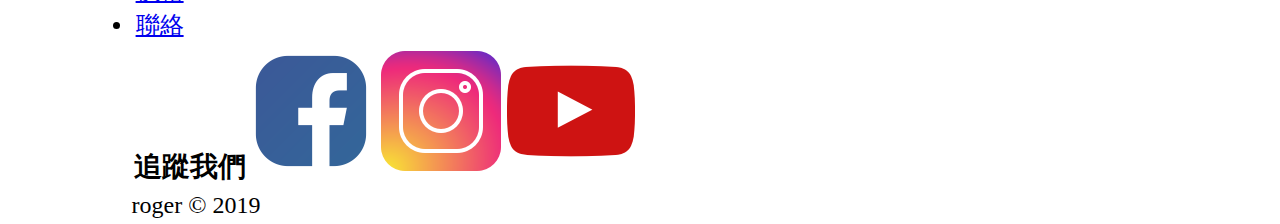
==== commit cda5c7df: "價格排版" ====
--- a/index.html
+++ b/index.html
@@ -46,36 +46,39 @@
         <p>我們提供三種付費服務</p>
       </div>
       <div class="priceBox">
-        <div class="basic"></div><img src="dogpic.png"/>
-        <h1>南部人</h1>
-        <h3>300元</h3>
-        <ul>
-          <li>寵物講座</li>
-          <li>飼料試吃包</li>
-          <li>寵物寫真</li>
-          <li>寵物旅館</li>
-          <li>寵物健康檢查</li>
-        </ul>
-        <div class="prem"></div><img src="dogpic.png"/><img src="dogpic.png"/>
-        <h1>中部人</h1>
-        <h3>1000元</h3>
-        <ul>
-          <li>寵物講座</li>
-          <li>飼料試吃包</li>
-          <li>寵物寫真</li>
-          <li>寵物旅館</li>
-          <li>寵物健康檢查</li>
-        </ul>
-        <div class="pro"></div><img src="dogpic.png"/><img src="dogpic.png"/><img src="dogpic.png"/>
-        <h1>天龍人</h1>
-        <h3>3000元</h3>
-        <ul>
-          <li>寵物講座</li>
-          <li>飼料試吃包</li>
-          <li>寵物寫真</li>
-          <li>寵物旅館</li>
-          <li>寵物健康檢查</li>
-        </ul>
+        <div class="basic"><img src="dogpic.png"/>
+          <h1>南部人</h1>
+          <h3>300元</h3>
+          <ul>
+            <li>寵物講座</li>
+            <li>飼料試吃包</li>
+            <li>寵物寫真</li>
+            <li>寵物旅館</li>
+            <li>寵物健康檢查</li>
+          </ul>
+        </div>
+        <div class="prem"><img src="dogpic.png"/><img src="dogpic.png"/>
+          <h1>中部人</h1>
+          <h3>1000元</h3>
+          <ul>
+            <li>寵物講座</li>
+            <li>飼料試吃包</li>
+            <li>寵物寫真</li>
+            <li>寵物旅館</li>
+            <li>寵物健康檢查</li>
+          </ul>
+        </div>
+        <div class="pro"><img src="dogpic.png"/><img src="dogpic.png"/><img src="dogpic.png"/>
+          <h1>天龍人</h1>
+          <h3>3000元</h3>
+          <ul>
+            <li>寵物講座</li>
+            <li>飼料試吃包</li>
+            <li>寵物寫真</li>
+            <li>寵物旅館</li>
+            <li>寵物健康檢查</li>
+          </ul>
+        </div>
       </div>
       <div class="title">
         <h1>聯絡我們</h1>
@@ -90,14 +93,14 @@
           <label for="message">訊息</label>
           <textarea name="message" id="message" cols="30" rows="10"></textarea>
         </form>
-      </div>
-      <div class="text">
-        <h3>地址</h3>
-        <p>北屯派出所</p>
-        <h3>信箱</h3>
-        <p>8787@gmail.com</p>
-        <h3>電話</h3>
-        <p>0204</p>
+        <div class="text">
+          <h3>地址</h3>
+          <p>北屯派出所</p>
+          <h3>信箱</h3>
+          <p>8787@gmail.com</p>
+          <h3>電話</h3>
+          <p>0204</p>
+        </div>
       </div>
       <footer>
         <div class="footerBox">
@@ -105,22 +108,22 @@
             <h3>關於我們</h3>
             <p>歡迎來到我們的網站", "在我們的網站內，你可以找到跟寵物相關的資訊。</p>
           </div>
+          <div class="smallBox">
+            <h3>快速連結</h3>
+            <ul>
+              <li><a href="#">首頁</a></li>
+              <li><a href="#">關於</a></li>
+              <li><a href="#">價格</a></li>
+              <li><a href="#">聯絡</a></li>
+            </ul>
+          </div>
+          <div class="smallBox">
+            <h3>追蹤我們<img src="Facebook.png" alt="facebook"/><img src="ig.png" alt="instagram"/><img src="Youtube.png" alt="youtube"/></h3>
+          </div>
         </div>
-        <div class="smallBox">
-          <h3>快速連結</h3>
-          <ul>
-            <li><a href="#">首頁</a></li>
-            <li><a href="#">關於</a></li>
-            <li><a href="#">價格</a></li>
-            <li><a href="#">聯絡</a></li>
-          </ul>
-        </div>
-        <div class="smallBox">
-          <h3>追蹤我們<img src="Facebook.png" alt="facebook"/><img src="ig.png" alt="instagram"/><img src="Youtube.png" alt="youtube"/></h3>
-        </div>
+        <hr/>
+        <div class="copyright">roger &copy; 2019 </div>
       </footer>
-      <hr/>
-      <div class="copyright">roger &copy; 2019 </div>
     </div>
   </body>
 </html>--- a/index.css
+++ b/index.css
@@ -62,4 +62,48 @@
 .title {
     text-align: center;
     
-}+}
+
+.priceBox {
+    display: grid;
+    grid-template-columns: auto auto auto;
+}
+.priceBox h2 {
+    margin: 30px 0;
+}
+.priceBox h3 {
+    margin: 20px 0;
+}
+.priceBox ul li {
+    margin: 10px 0;
+}
+.priceBox a {
+    margin: 10px 0;
+}
+
+.priceBox div{
+    background-color: rgb(150, 50, 50);
+    color: white;
+    text-align: center;
+    padding: 50px 30px;
+}
+.priceBox div ul {
+    list-style-image: url(check.png);
+    list-style-position: inside;
+    text-align: left;
+}
+.priceBox .prem {
+    background-color: #333;
+}
+.priceBox a {
+    background-color: #333;
+}
+.priceBox .prem a {
+    background-color: rgb(150, 50, 50);
+}
+
+.priceBox .basic ul li:nth-child(n+3), .priceBox .prem ul li:nth-child(n+5)  {
+    text-decoration: line-through;
+    color: #999
+}
+
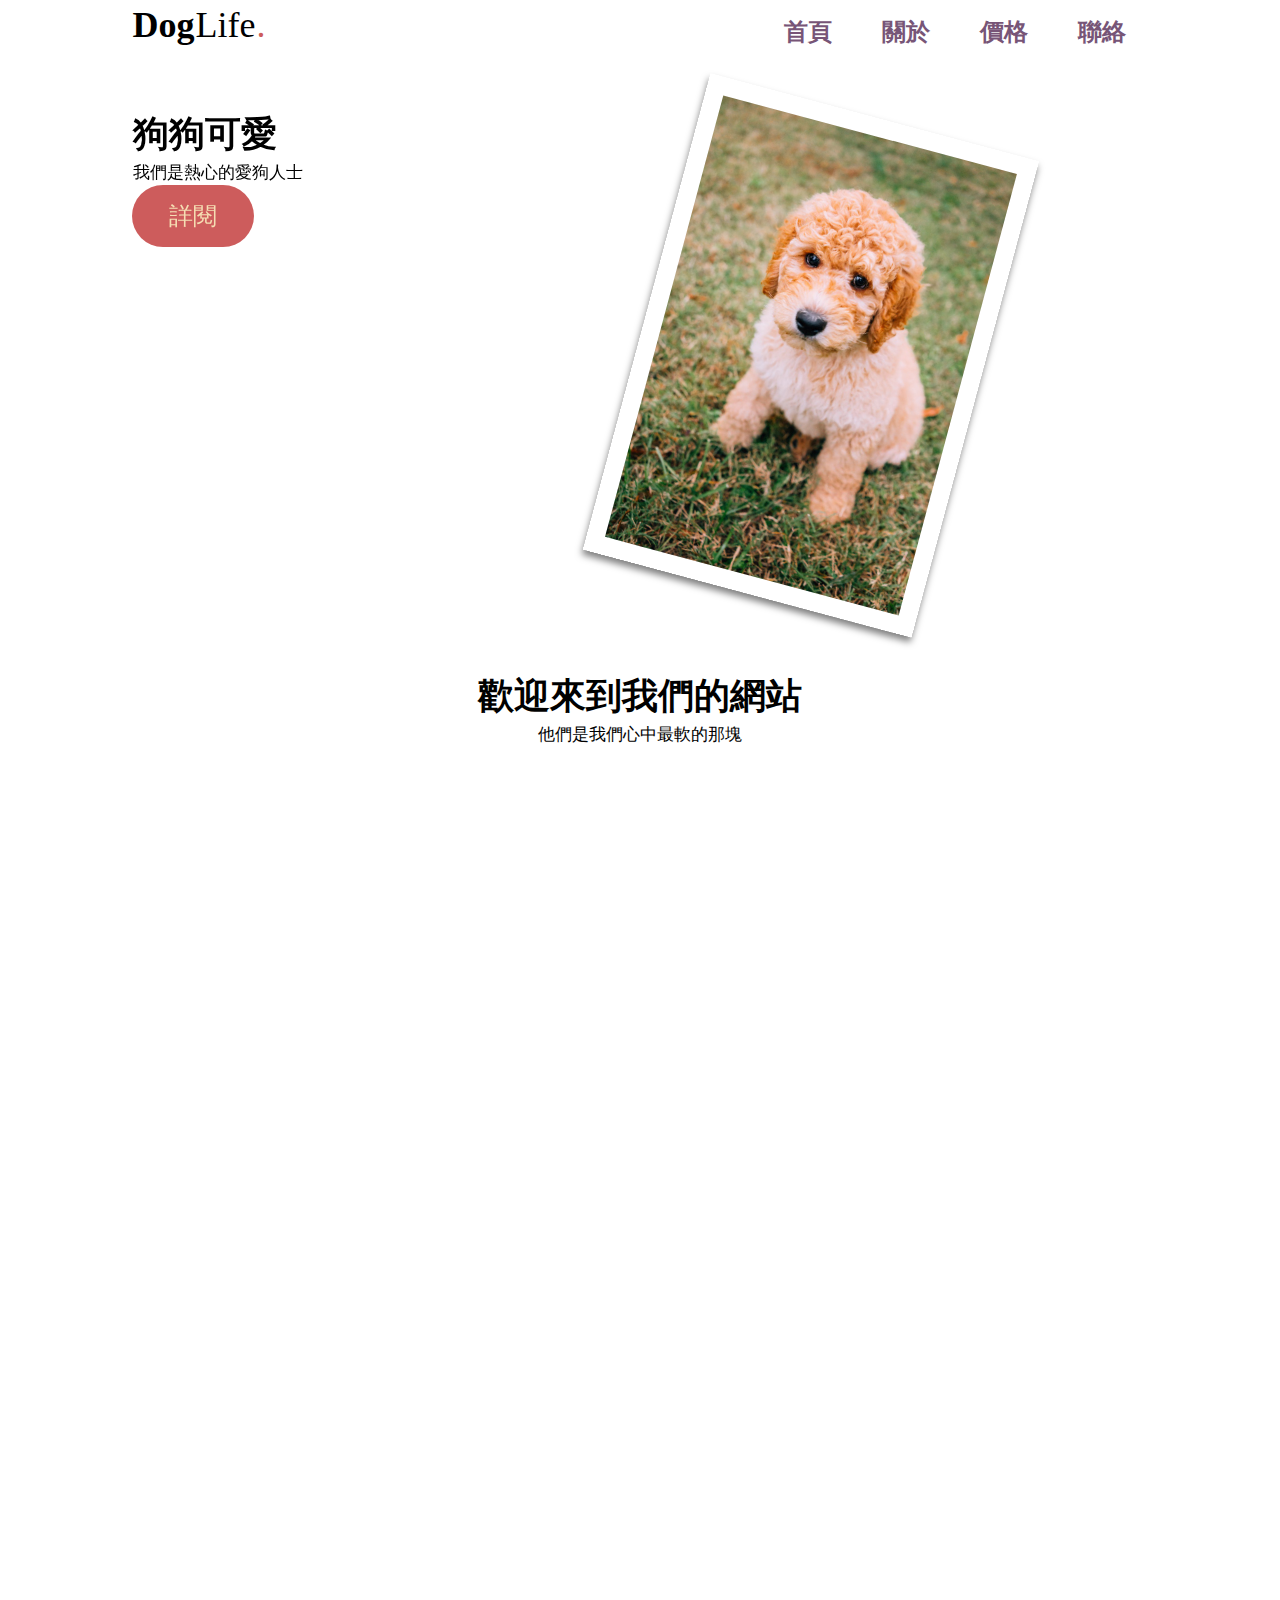
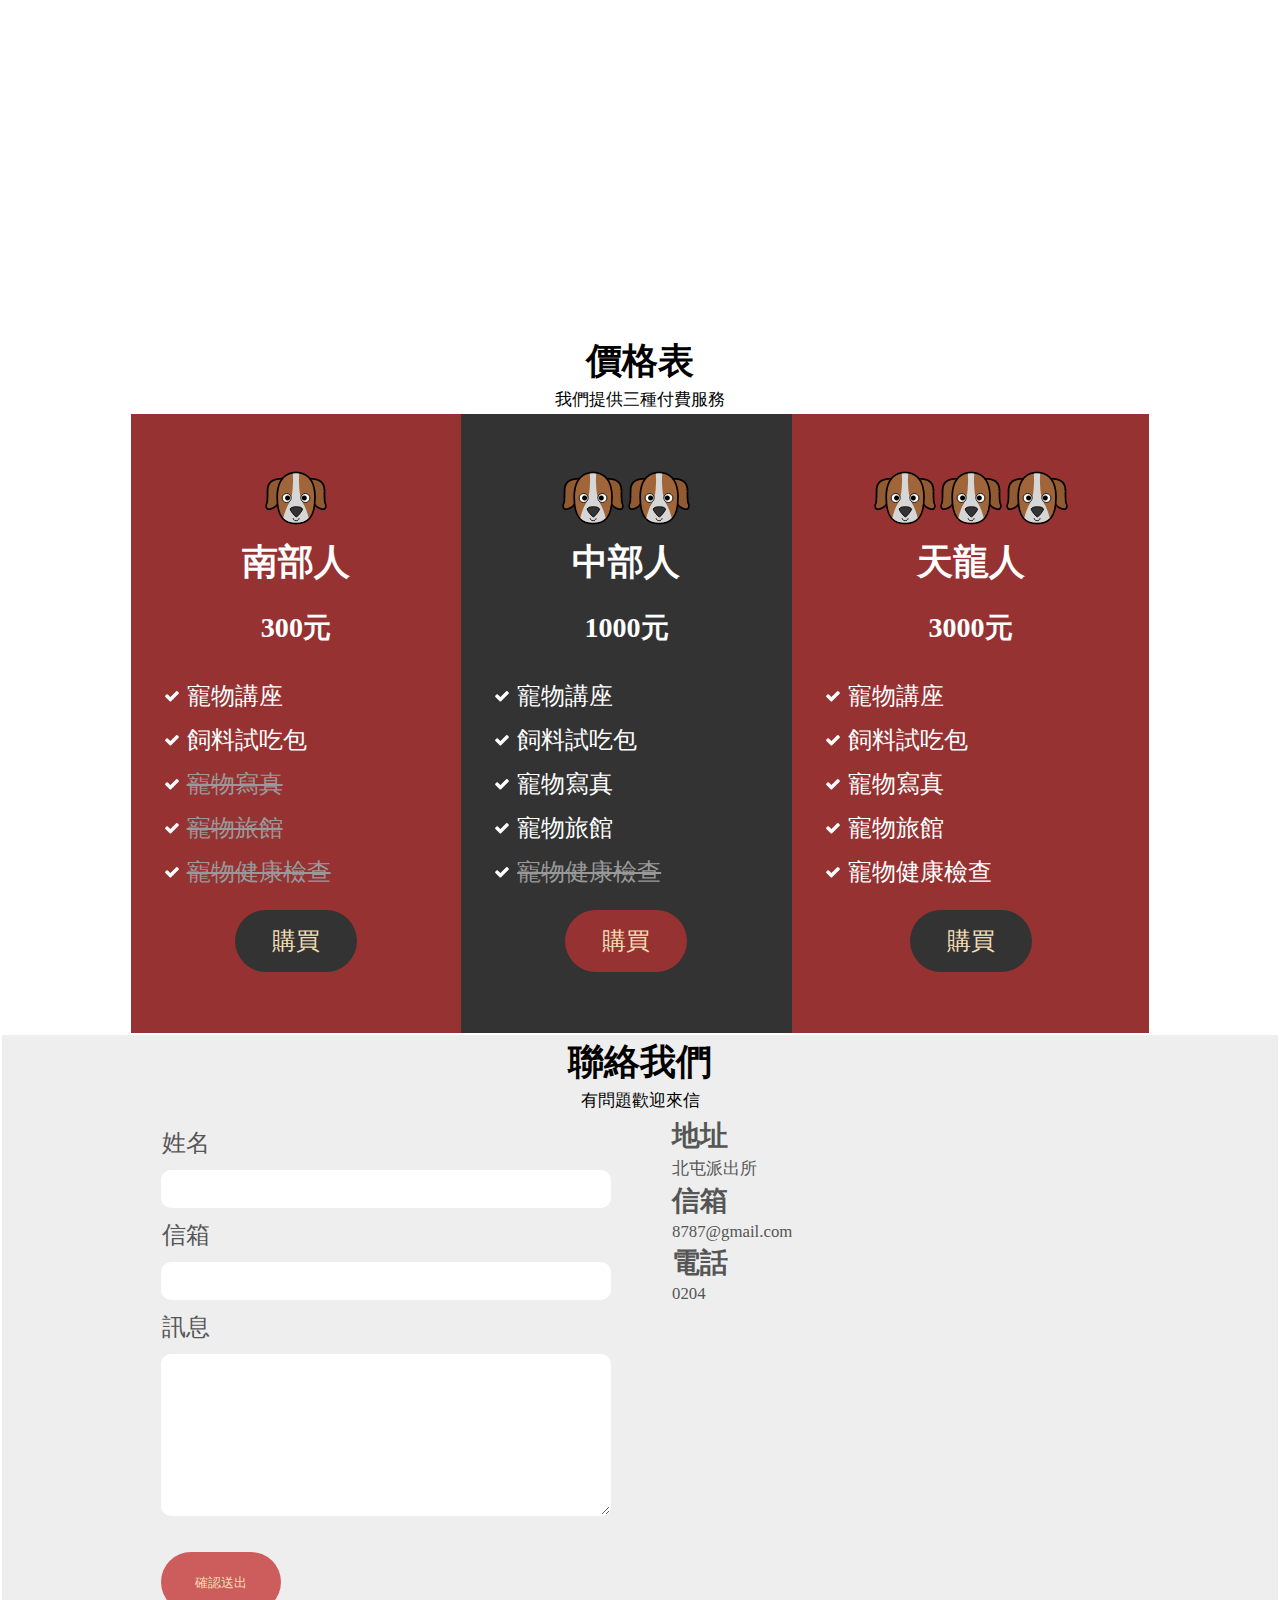
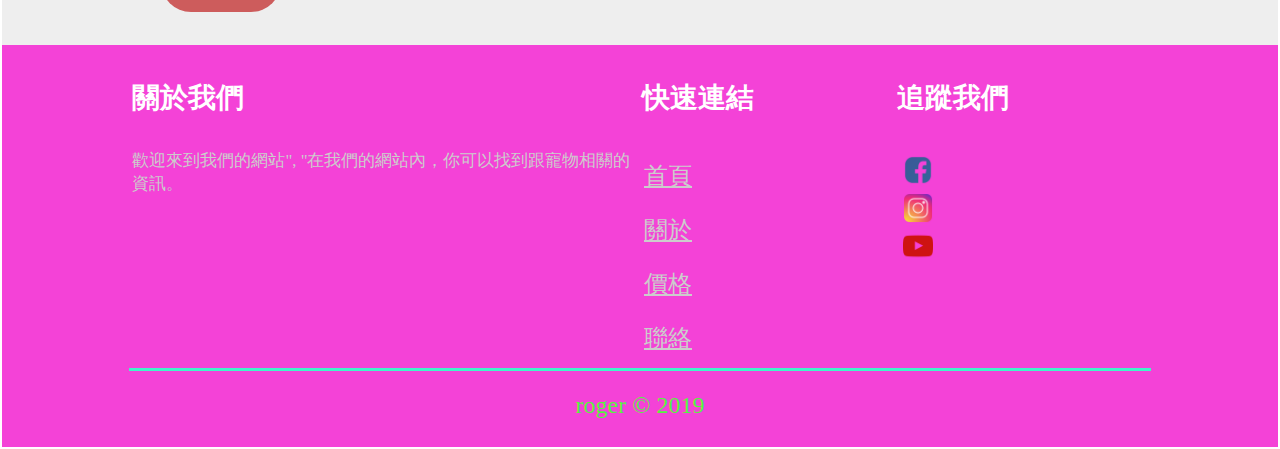
==== commit 725730f3: "版面設定" ====
--- a/index.html
+++ b/index.html
@@ -2,7 +2,7 @@
 <html lang="zh">
   <head>
     <meta charset="UTF-8"/>
-    <title>DogLife.</title>
+    <title>DogLife.</title><link rel="stylesheet" href="https://unpkg.com/aos@next/dist/aos.css" />
     <link rel="stylesheet" href="index.css"/>
   </head>
   <body> 
@@ -16,7 +16,7 @@
           <li><a href="#">聯絡</a></li>
         </ul>
       </div>
-      <div class="box">
+      <div class="box" data-aos="flip-up" data-aos-durcation="3000" data-aos-delay="1000">
         <div class="content">
           <h1>狗狗可愛</h1>
           <p>我們是熱心的愛狗人士</p><a class="button" href="#">詳閱</a>
@@ -27,14 +27,14 @@
         <h1>歡迎來到我們的網站</h1>
         <p>他們是我們心中最軟的那塊</p>
       </div>
-      <div class="box">
+      <div class="box" data-aos="flip-up" data-aos-durcation="3000" data-aos-delay="1000">
         <div class="content">
           <h1>快樂的寵物</h1>
           <p>他們很快樂,三杯三杯</p><a class="button" href="#">詳閱2</a>
         </div>
         <div class="picture"><img src="dog2.jpg"/></div>
       </div>
-      <div class="box">
+      <div class="box" data-aos="flip-up" data-aos-durcation="3000" data-aos-delay="1000">
         <div class="content">
           <h1>寵物寫真</h1>
           <p>狗狗野外露出</p><a class="button" href="#">詳閱3</a>
@@ -55,7 +55,7 @@
             <li>寵物寫真</li>
             <li>寵物旅館</li>
             <li>寵物健康檢查</li>
-          </ul>
+          </ul><a class="button" href="#">購買</a>
         </div>
         <div class="prem"><img src="dogpic.png"/><img src="dogpic.png"/>
           <h1>中部人</h1>
@@ -66,7 +66,7 @@
             <li>寵物寫真</li>
             <li>寵物旅館</li>
             <li>寵物健康檢查</li>
-          </ul>
+          </ul><a class="button" href="#">購買</a>
         </div>
         <div class="pro"><img src="dogpic.png"/><img src="dogpic.png"/><img src="dogpic.png"/>
           <h1>天龍人</h1>
@@ -77,9 +77,11 @@
             <li>寵物寫真</li>
             <li>寵物旅館</li>
             <li>寵物健康檢查</li>
-          </ul>
+          </ul><a class="button" href="#">購買</a>
         </div>
       </div>
+    </div>
+    <div class="gray">
       <div class="title">
         <h1>聯絡我們</h1>
         <p>有問題歡迎來信</p>
@@ -92,6 +94,7 @@
           <input type="email" id="email"/>
           <label for="message">訊息</label>
           <textarea name="message" id="message" cols="30" rows="10"></textarea>
+          <input class="button" type="submit" value="確認送出"/>
         </form>
         <div class="text">
           <h3>地址</h3>
@@ -102,28 +105,32 @@
           <p>0204</p>
         </div>
       </div>
-      <footer>
-        <div class="footerBox">
-          <div class="smallBox">
-            <h3>關於我們</h3>
-            <p>歡迎來到我們的網站", "在我們的網站內，你可以找到跟寵物相關的資訊。</p>
-          </div>
-          <div class="smallBox">
-            <h3>快速連結</h3>
-            <ul>
-              <li><a href="#">首頁</a></li>
-              <li><a href="#">關於</a></li>
-              <li><a href="#">價格</a></li>
-              <li><a href="#">聯絡</a></li>
-            </ul>
-          </div>
-          <div class="smallBox">
-            <h3>追蹤我們<img src="Facebook.png" alt="facebook"/><img src="ig.png" alt="instagram"/><img src="Youtube.png" alt="youtube"/></h3>
-          </div>
+    </div>
+    <footer>
+      <div class="footerBox">
+        <div class="smallBox">
+          <h3>關於我們</h3>
+          <p>歡迎來到我們的網站", "在我們的網站內，你可以找到跟寵物相關的資訊。</p>
         </div>
-        <hr/>
-        <div class="copyright">roger &copy; 2019 </div>
-      </footer>
-    </div>
+        <div class="smallBox">
+          <h3>快速連結</h3>
+          <ul>
+            <li><a href="#">首頁</a></li>
+            <li><a href="#">關於</a></li>
+            <li><a href="#">價格</a></li>
+            <li><a href="#">聯絡</a></li>
+          </ul>
+        </div>
+        <div class="smallBox">
+          <h3>追蹤我們</h3>
+          <div class="follow"><img src="Facebook.png" alt="facebook"/><img src="ig.png" alt="instagram"/><img src="Youtube.png" alt="youtube"/></div>
+        </div>
+      </div>
+      <hr/>
+      <div class="copyright">roger &copy; 2019 </div>
+    </footer><script src="https://unpkg.com/aos@next/dist/aos.js"></script>
+    <script>
+       AOS.init();
+    </script>
   </body>
 </html>--- a/index.css
+++ b/index.css
@@ -107,3 +107,97 @@
     color: #999
 }
 
+.contact {
+    display: grid;
+    grid-template-columns: 50% 50%;
+    width:80%;
+    margin: 0 auto;
+    color:#555; 
+}
+
+.contact form{
+    padding: 0 30px;
+}
+
+
+.gray {
+    background-color: #eee;
+}
+.contact input {
+    width: 100%;
+    padding: 10px 0;
+    border-radius: 10px;
+}
+.contact label {
+    display: block;
+    margin: 10px 0;
+}
+.contact textarea {
+    width: 100%;
+    border-radius: 10px;
+}
+.contact input[type="submit"] {
+    width: 120px;
+    padding: 0;
+    border-radius: 60px;
+    margin: 30px 0;
+}
+.contact .text {
+    padding: 0 30px;
+}
+
+
+footer {
+    background-color:#f442d7;
+    padding: 100pz 20px;
+    height: 400px;
+}
+
+.footerBox {
+    width:80%;
+    margin: 0 auto;
+    display: grid;
+    grid-template-columns: 50% 25% 25%;
+    color:#ccc;
+}
+
+.footerBox h3{
+    color:white;
+    margin-bottom: 30px;
+    margin-top: 30px;
+}
+
+.footerBox ul li a{
+    color:#ccc;
+}
+
+.footerBox ul{
+    list-style: none;
+}
+
+.footerBox ul li {
+    padding: 10px 0;
+}
+
+.footerBox .follow  {
+    display: inline-block;
+    width:30px;
+    padding: 5px;
+}
+
+.footerBox .follow  img{
+    width:100%;
+}
+
+footer hr {
+    width: 80%;
+    height: 1px;
+    background-color: #41f4ca;
+    margin:  0 auto;
+}
+
+footer .copyright {
+    color:#55f441;
+    text-align: center;
+    margin-top: 20px;
+}